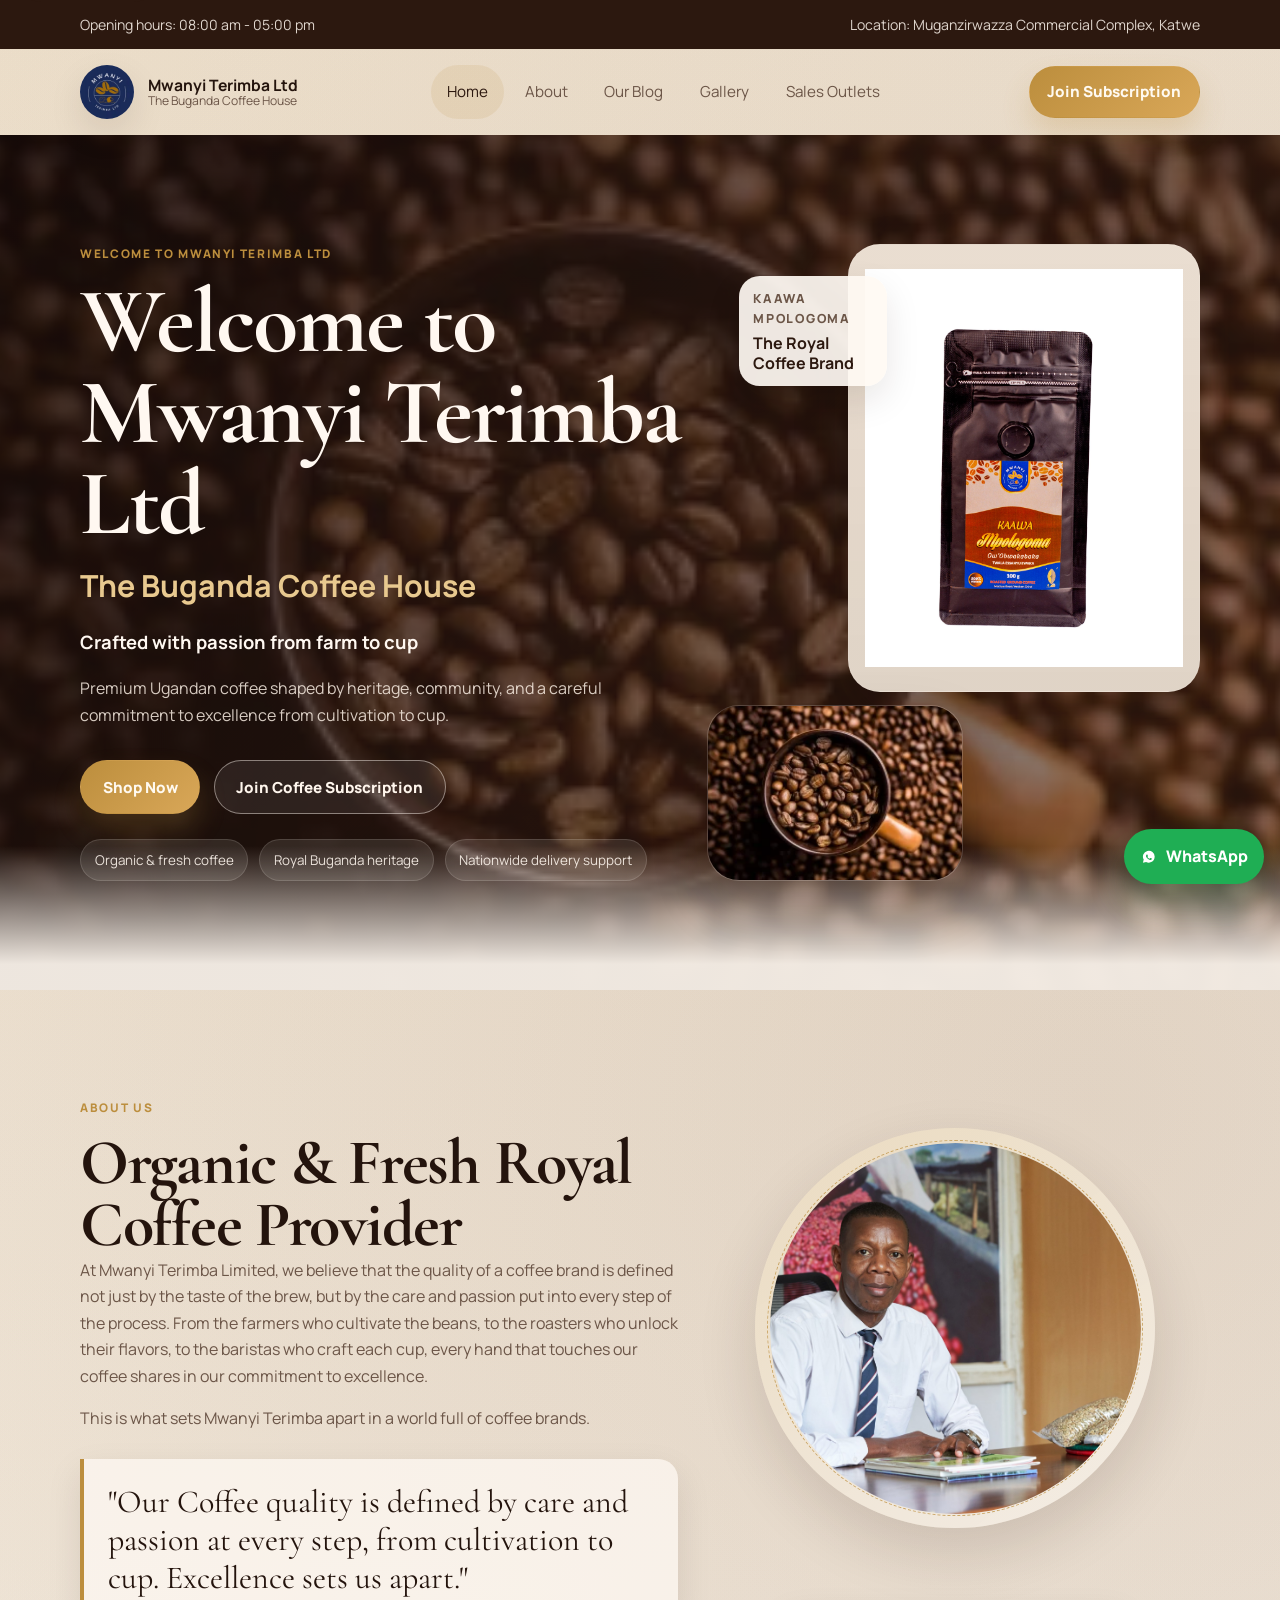
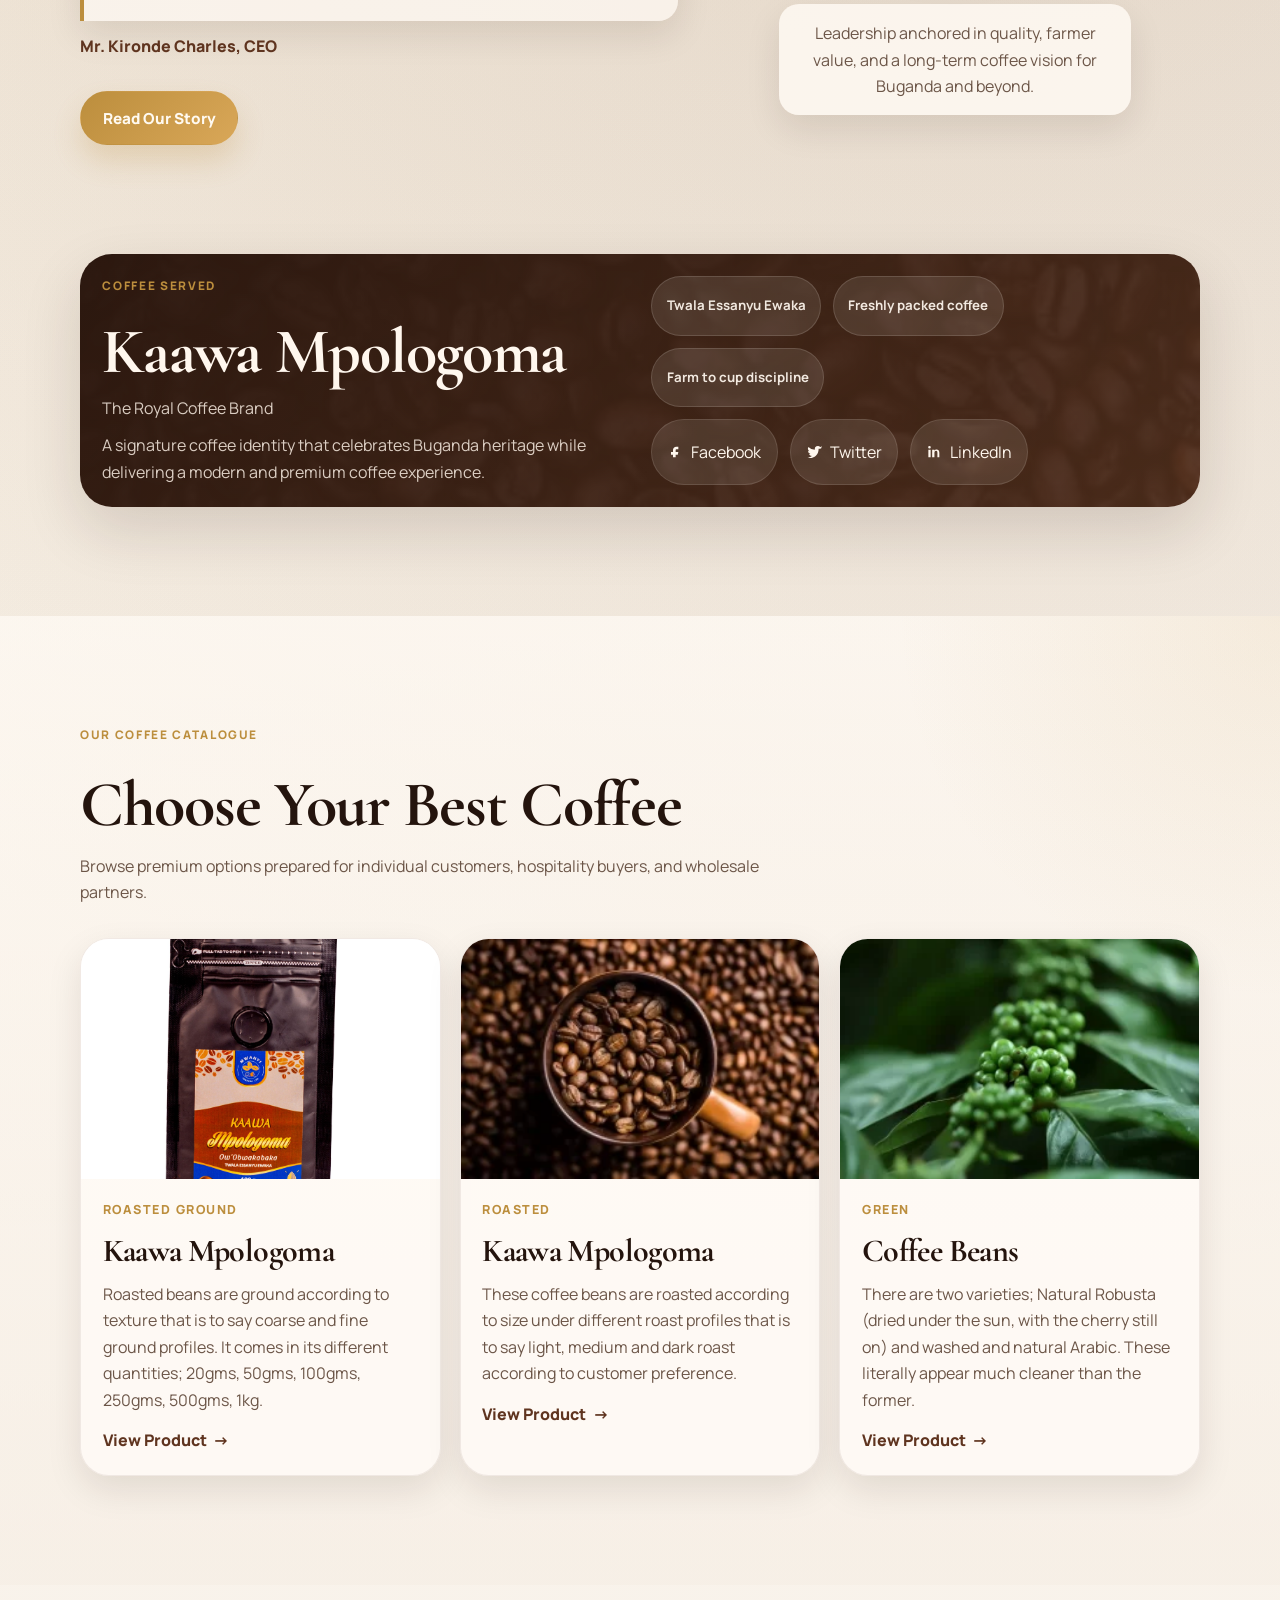
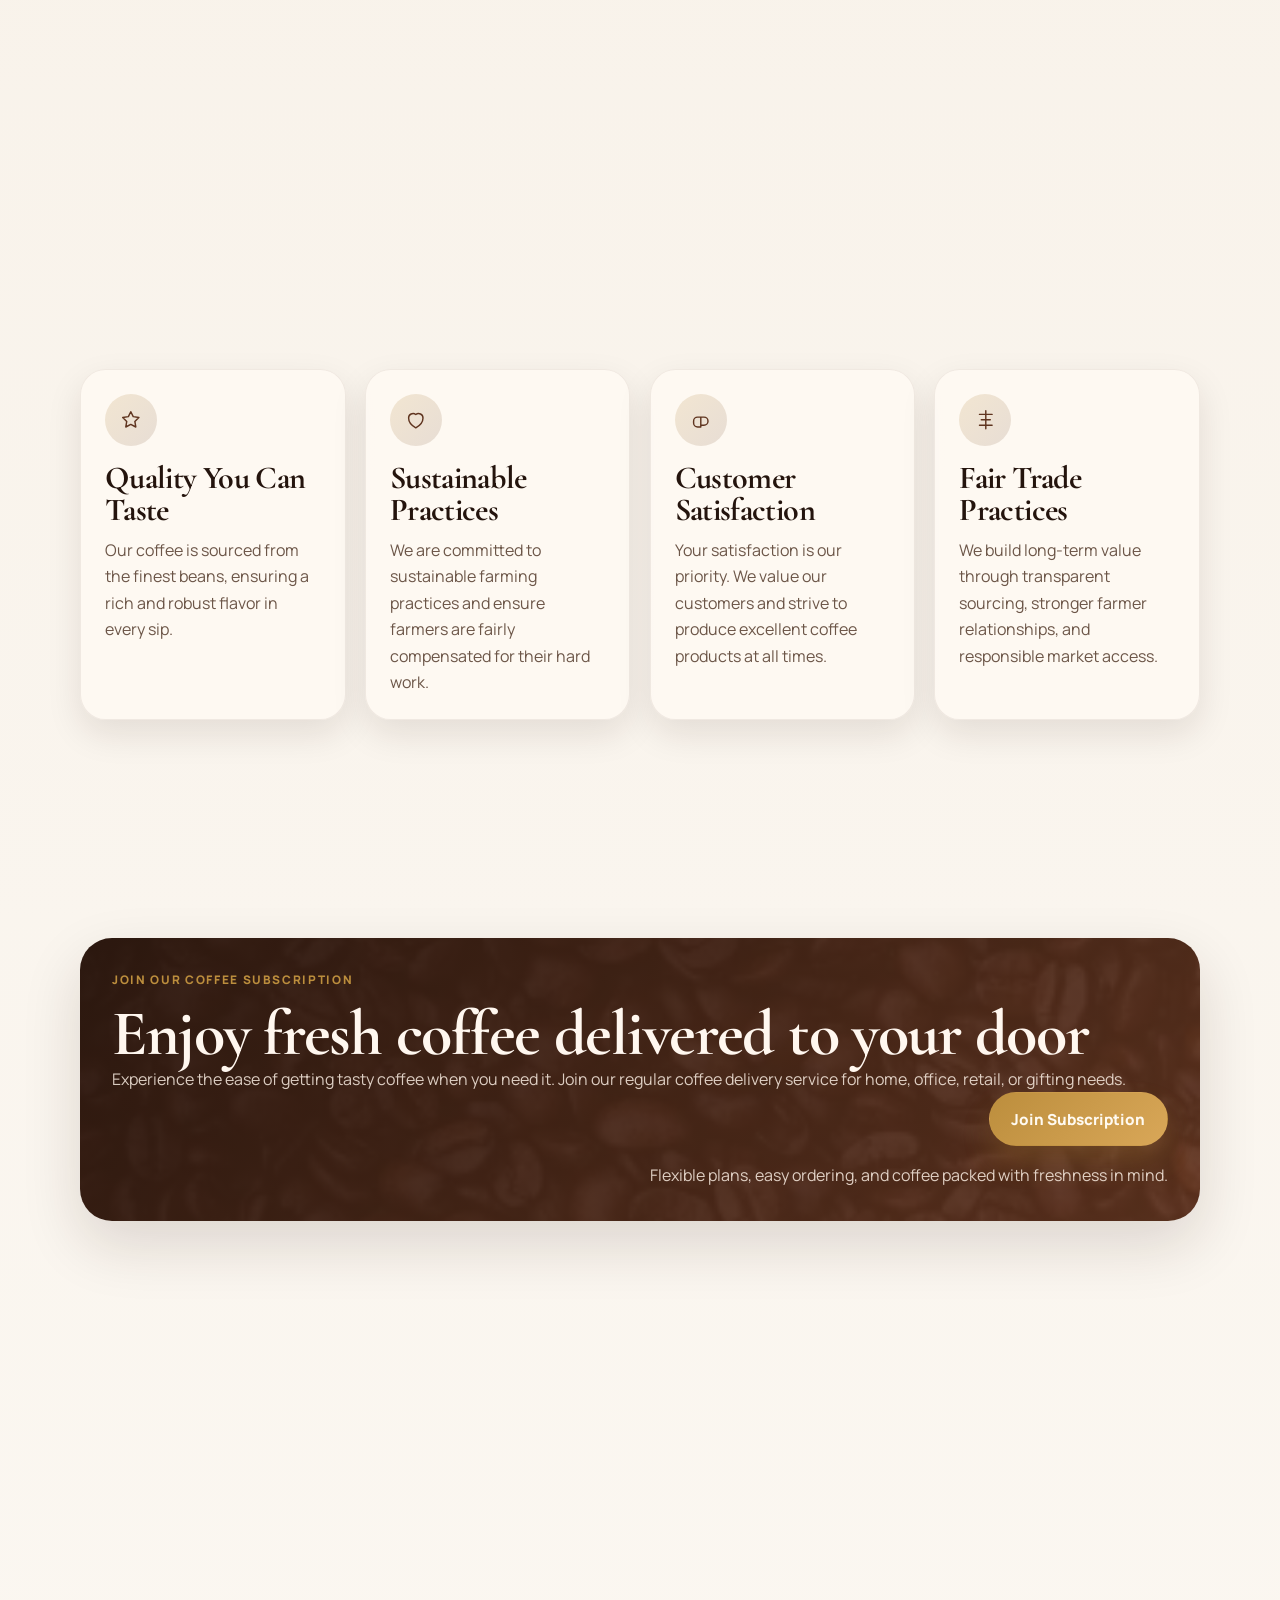
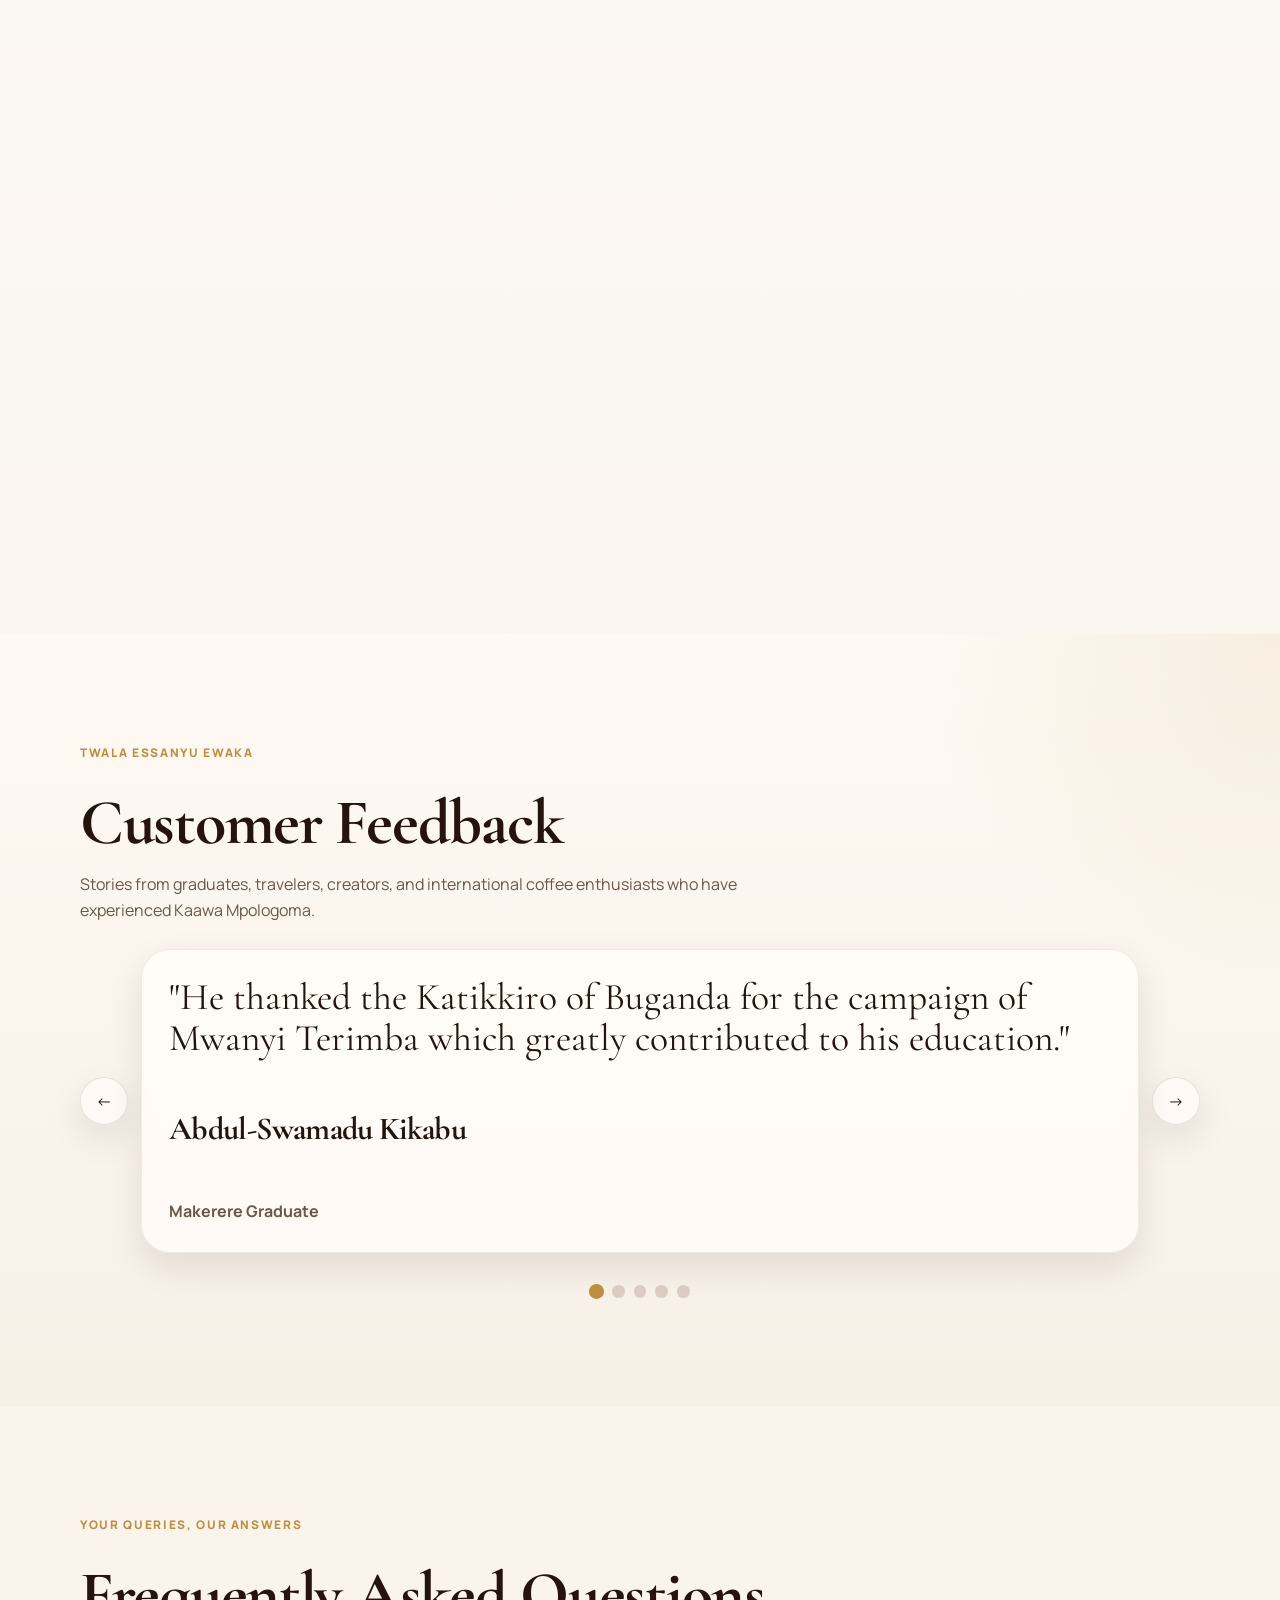
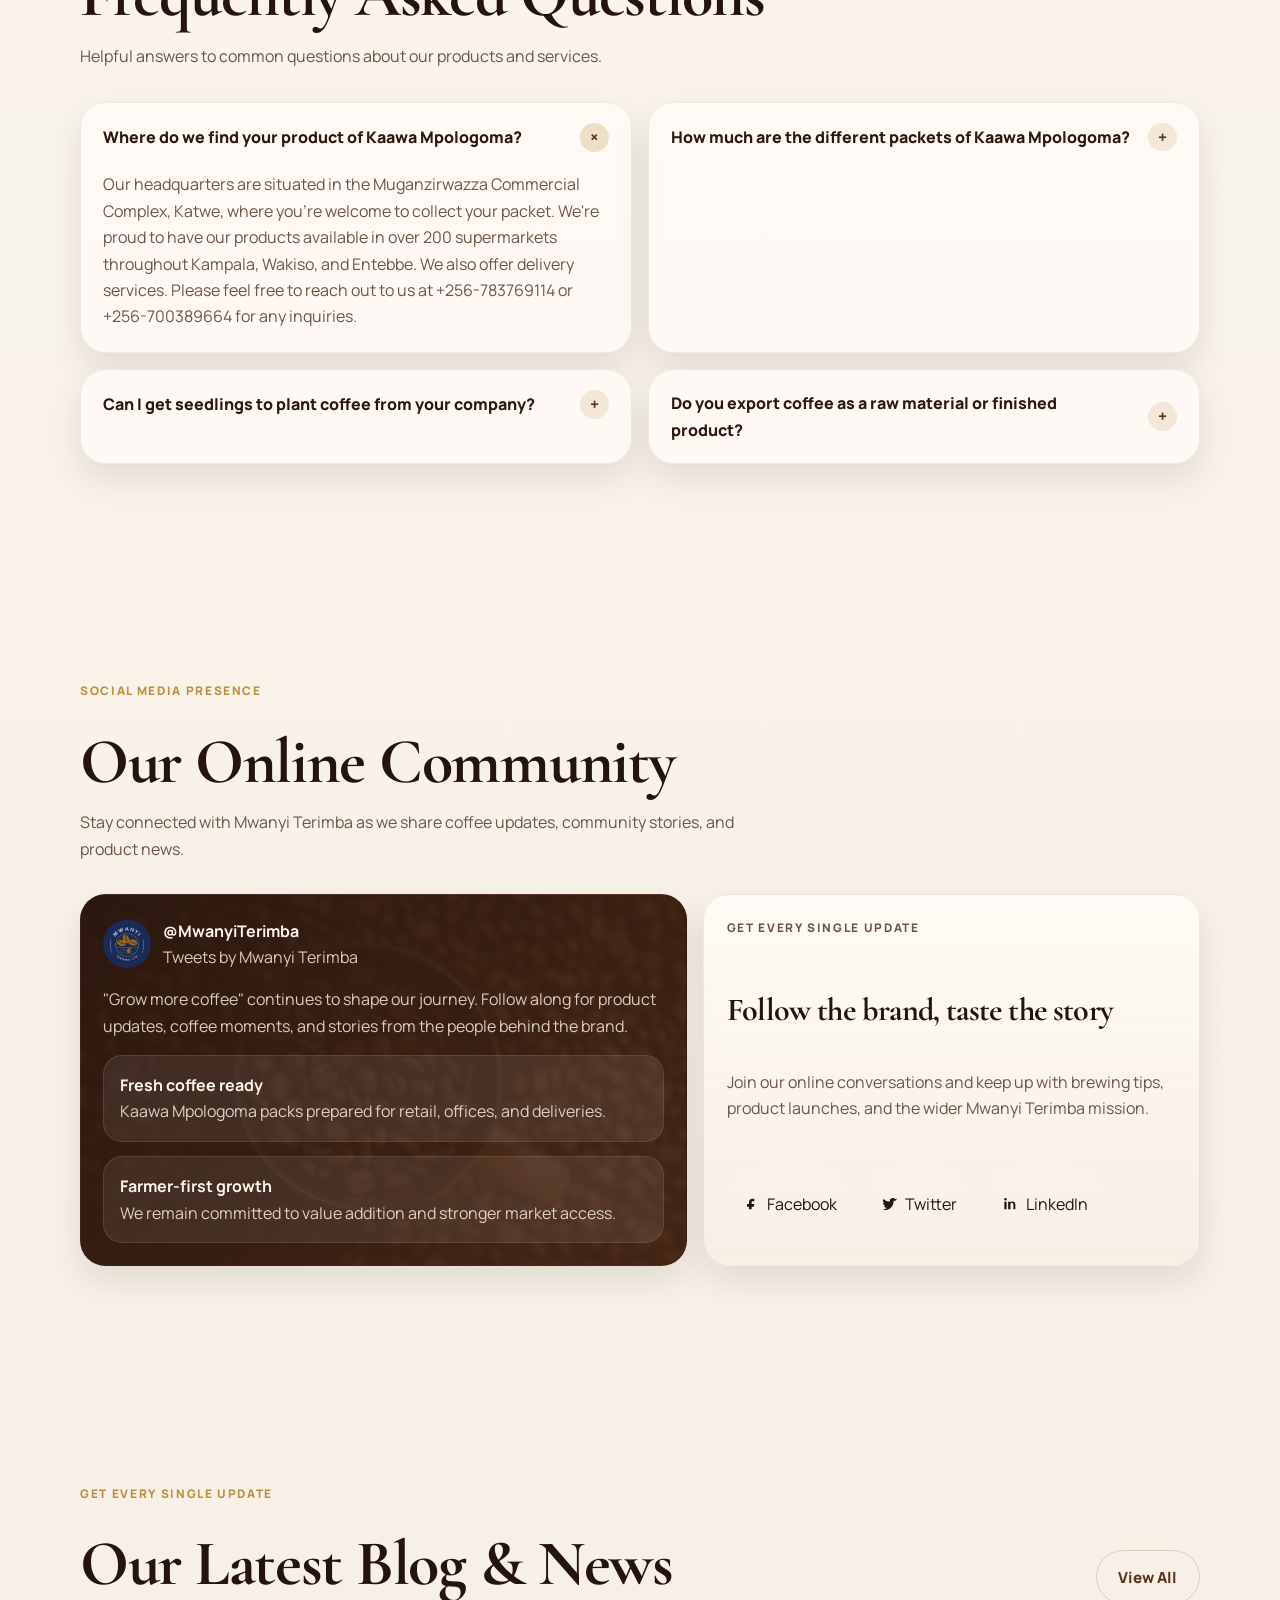
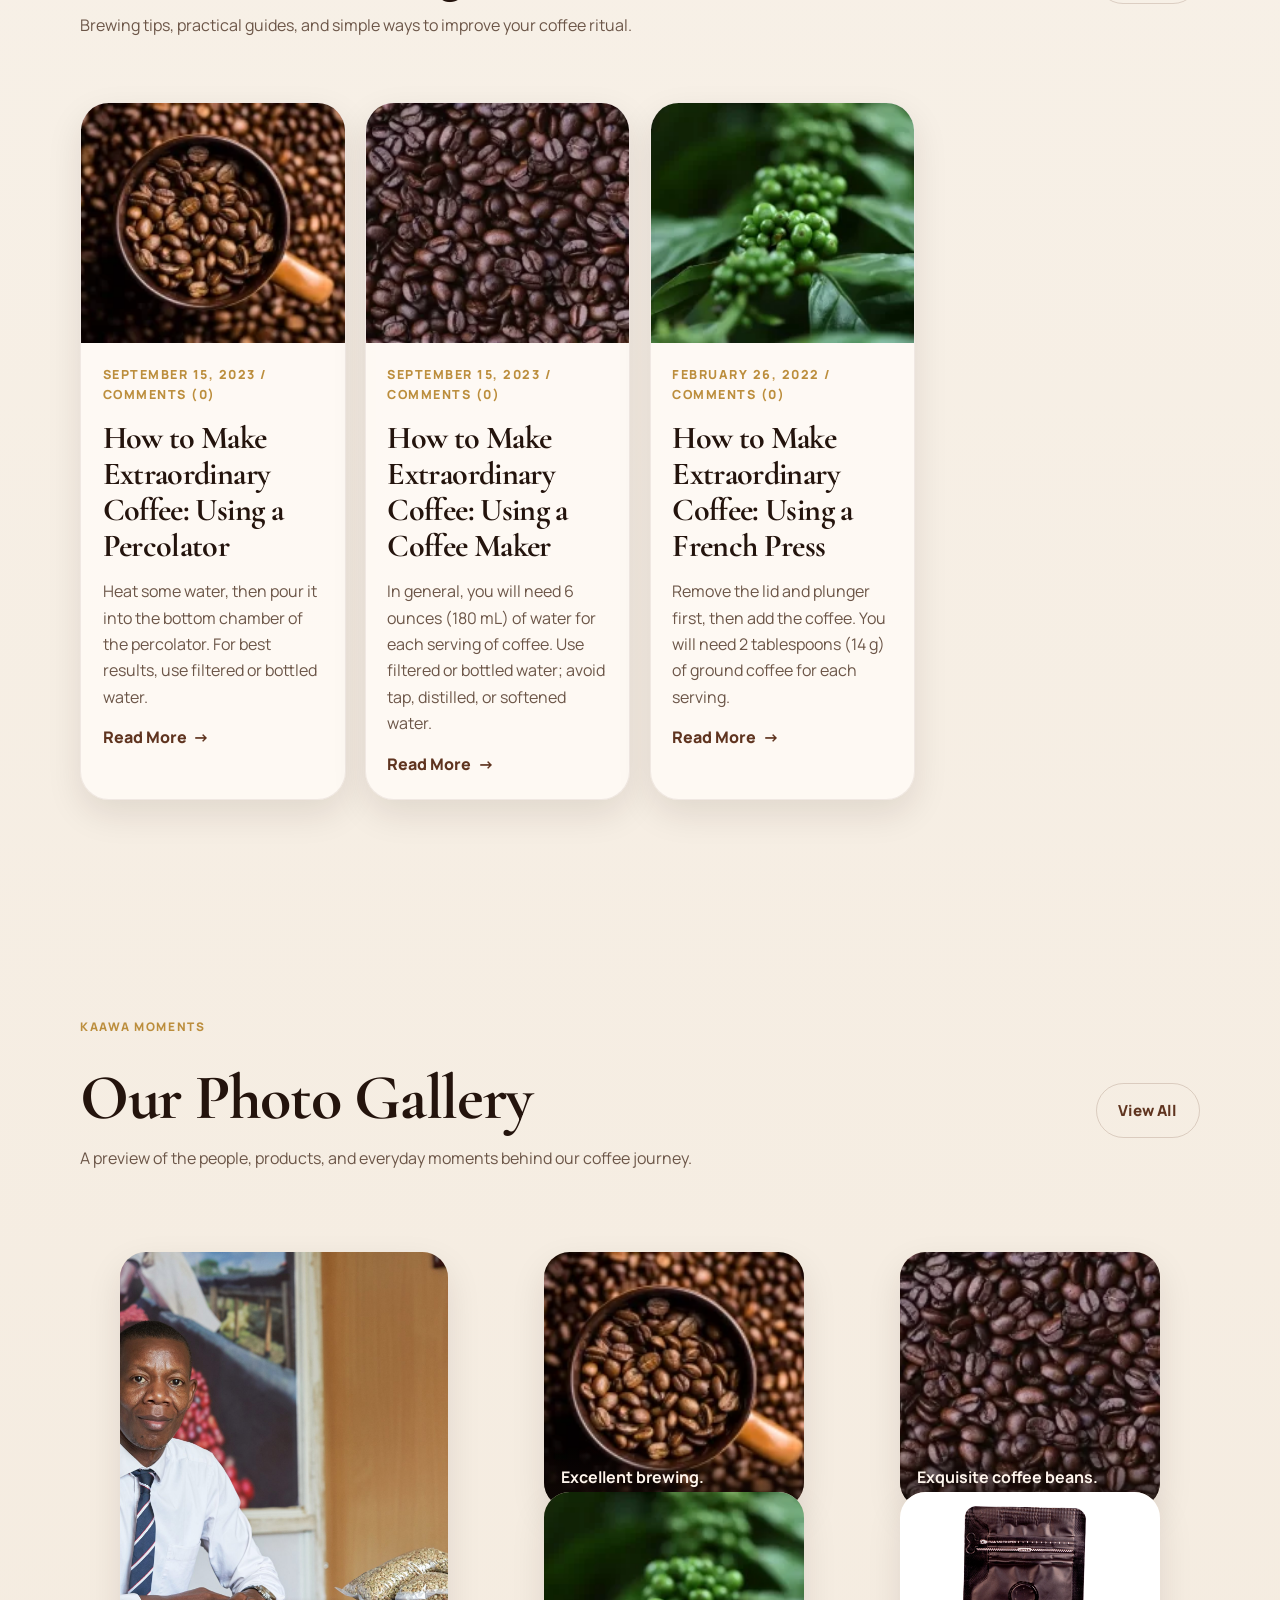
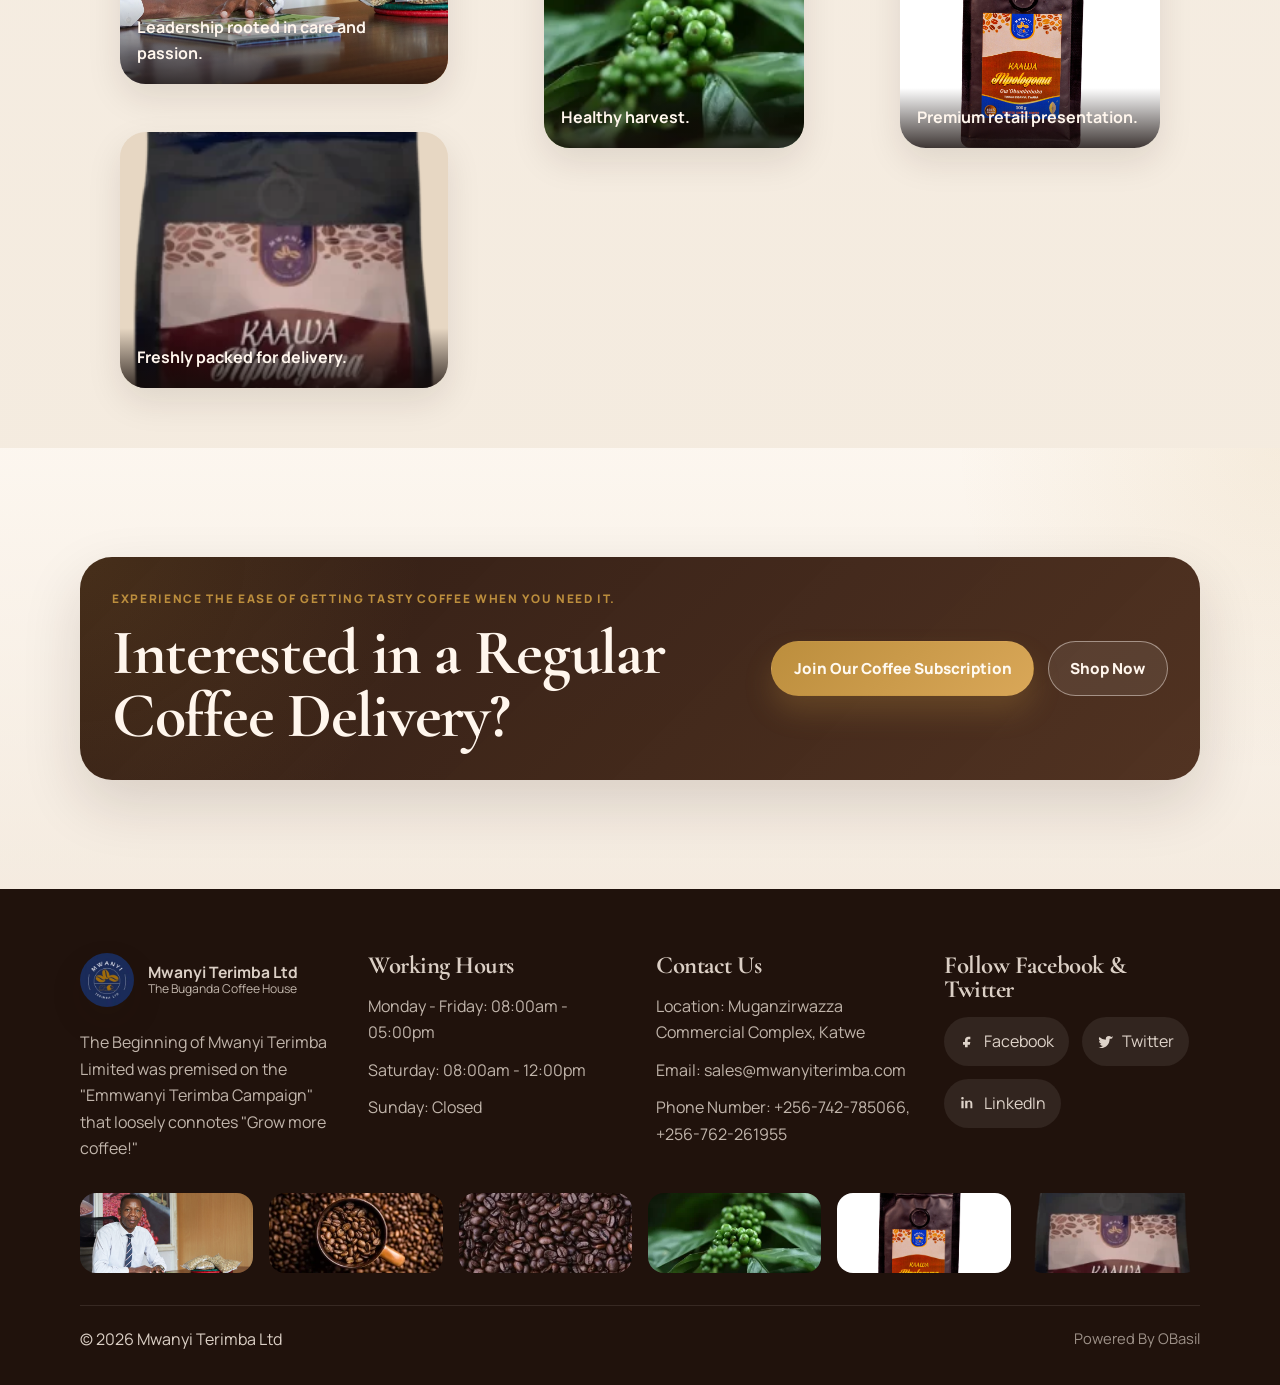
==== index.html @ d570b083 "Initial site" ====
<!DOCTYPE html>
<html lang="en">
  <head>
    <meta charset="UTF-8" />
    <meta name="viewport" content="width=device-width, initial-scale=1.0" />
    <title>Mwanyi Terimba Ltd | The Buganda Coffee House</title>
    <meta
      name="description"
      content="Welcome to Mwanyi Terimba Ltd, The Buganda Coffee House. Explore premium Ugandan coffee, subscription service, customer stories, and community impact."
    />
    <meta
      name="keywords"
      content="Mwanyi Terimba Ltd, Buganda Coffee House, Kaawa Mpologoma, Ugandan coffee, coffee subscription, coffee exporters, coffee outlets"
    />
    <meta name="theme-color" content="#2c180f" />
    <meta property="og:title" content="Mwanyi Terimba Ltd | The Buganda Coffee House" />
    <meta
      property="og:description"
      content="Crafted with passion from farm to cup. Discover Kaawa Mpologoma, our impact, subscription, and coffee story."
    />
    <meta property="og:type" content="website" />
    <meta property="og:image" content="images/logo/mwanyiterimbalogo.jpg" />
    <link rel="preconnect" href="https://fonts.googleapis.com" />
    <link rel="preconnect" href="https://fonts.gstatic.com" crossorigin />
    <link
      href="https://fonts.googleapis.com/css2?family=Cormorant+Garamond:wght@500;600;700&family=Manrope:wght@400;500;600;700;800&display=swap"
      rel="stylesheet"
    />
    <link rel="stylesheet" href="styles.css" />
    <script src="script.js" defer></script>
  </head>
  <body data-page="home">
    <a class="skip-link" href="#main-content">Skip to content</a>

    <div class="topbar">
      <div class="container topbar-inner">
        <p>Opening hours: 08:00 am - 05:00 pm</p>
        <p>Location: Muganzirwazza Commercial Complex, Katwe</p>
      </div>
    </div>

    <header class="site-header" id="site-header">
      <div class="container nav-shell">
        <a class="brand" href="index.html" aria-label="Mwanyi Terimba Ltd home">
          <img
            src="images/logo/mwanyiterimbalogo.jpg"
            alt="Mwanyi Terimba Ltd logo"
            width="56"
            height="56"
          />
          <span>
            <strong>Mwanyi Terimba Ltd</strong>
            <small>The Buganda Coffee House</small>
          </span>
        </a>

        <button
          class="nav-toggle"
          type="button"
          aria-expanded="false"
          aria-controls="site-nav"
          aria-label="Toggle navigation"
        >
          <span></span>
          <span></span>
          <span></span>
        </button>

        <nav class="site-nav" id="site-nav" aria-label="Primary navigation">
          <a href="index.html" data-nav="home">Home</a>
          <a href="about.html" data-nav="about">About</a>
          <a href="blog.html" data-nav="blog">Our Blog</a>
          <a href="gallery.html" data-nav="gallery">Gallery</a>
          <a href="outlets.html" data-nav="outlets">Sales Outlets</a>
        </nav>

        <a class="button button-small button-solid nav-cta" href="#subscription">
          Join Subscription
        </a>
      </div>
    </header>

    <main id="main-content">
      <section class="hero section" id="home">
        <div class="hero-backdrop" aria-hidden="true"></div>
        <div class="container hero-grid">
          <div class="hero-copy reveal">
            <p class="eyebrow">Welcome to Mwanyi Terimba Ltd</p>
            <h1>Welcome to Mwanyi Terimba Ltd</h1>
            <p class="hero-subheading">The Buganda Coffee House</p>
            <p class="hero-tagline">Crafted with passion from farm to cup</p>
            <p class="hero-body">
              Premium Ugandan coffee shaped by heritage, community, and a careful
              commitment to excellence from cultivation to cup.
            </p>
            <div class="hero-actions">
              <a class="button button-solid" href="#catalogue">Shop Now</a>
              <a class="button button-outline" href="#subscription">Join Coffee Subscription</a>
            </div>
            <div class="hero-notes" aria-label="Highlights">
              <span>Organic &amp; fresh coffee</span>
              <span>Royal Buganda heritage</span>
              <span>Nationwide delivery support</span>
            </div>
          </div>

          <div class="hero-visual reveal" aria-hidden="true">
            <div class="hero-card hero-card-main">
              <img
                src="images/gallery/kawampologoma.jpg"
                alt=""
                width="2050"
                height="2560"
                fetchpriority="high"
              />
            </div>
            <div class="hero-card hero-card-secondary">
              <img
                src="images/gallery/coffeebeans2.webp"
                alt=""
                width="300"
                height="168"
              />
            </div>
            <div class="hero-badge">
              <span>Kaawa Mpologoma</span>
              <strong>The Royal Coffee Brand</strong>
            </div>
          </div>
        </div>
      </section>

      <section class="section about" id="about">
        <div class="container about-grid">
          <div class="section-copy reveal">
            <p class="eyebrow">About us</p>
            <h2>Organic &amp; Fresh Royal Coffee Provider</h2>
            <div class="copy-stack">
              <p>
                At Mwanyi Terimba Limited, we believe that the quality of a coffee brand
                is defined not just by the taste of the brew, but by the care and passion
                put into every step of the process. From the farmers who cultivate the
                beans, to the roasters who unlock their flavors, to the baristas who craft
                each cup, every hand that touches our coffee shares in our commitment to
                excellence.
              </p>
              <p>
                This is what sets Mwanyi Terimba apart in a world full of coffee brands.
              </p>
            </div>

            <blockquote class="highlight-quote">
              "Our Coffee quality is defined by care and passion at every step, from
              cultivation to cup. Excellence sets us apart."
            </blockquote>
            <p class="quote-author">Mr. Kironde Charles, CEO</p>
            <div class="hero-actions">
              <a class="button button-solid" href="about.html">Read Our Story</a>
            </div>
          </div>

          <div class="about-visual reveal">
            <div class="ceo-frame">
              <img
                src="images/gallery/ceo.jpg"
                alt="Mr. Kironde Charles, CEO of Mwanyi Terimba Ltd"
                width="2560"
                height="1707"
                loading="lazy"
                decoding="async"
              />
            </div>
            <div class="ceo-note">
              <p>
                Leadership anchored in quality, farmer value, and a long-term coffee
                vision for Buganda and beyond.
              </p>
            </div>
          </div>
        </div>
      </section>

      <section class="section section-band">
        <div class="container">
          <div class="royal-band-shell reveal">
            <div class="royal-band-copy">
              <p class="eyebrow">Coffee served</p>
              <h2>Kaawa Mpologoma</h2>
              <p>The Royal Coffee Brand</p>
              <p>
                A signature coffee identity that celebrates Buganda heritage while
                delivering a modern and premium coffee experience.
              </p>
            </div>
            <div class="royal-band-meta">
              <span class="pill">Twala Essanyu Ewaka</span>
              <span class="pill">Freshly packed coffee</span>
              <span class="pill">Farm to cup discipline</span>
              <div class="brand-socials" aria-label="Social media quick links">
                <a href="https://facebook.com" target="_blank" rel="noreferrer">
                  <svg viewBox="0 0 24 24" aria-hidden="true">
                    <path d="M14 8h3V4h-3c-3 0-5 2-5 5v3H6v4h3v4h4v-4h3.2l.8-4H13V9c0-.6.4-1 1-1Z" />
                  </svg>
                  <span>Facebook</span>
                </a>
                <a href="https://twitter.com" target="_blank" rel="noreferrer">
                  <svg viewBox="0 0 24 24" aria-hidden="true">
                    <path d="M18.9 7.15c.01.2.01.4.01.61 0 6.2-4.72 13.35-13.35 13.35A13.3 13.3 0 0 1 2 20.06a9.45 9.45 0 0 0 6.92-1.94 4.69 4.69 0 0 1-4.38-3.25c.3.05.6.08.92.08.44 0 .87-.06 1.28-.17a4.68 4.68 0 0 1-3.75-4.59v-.06c.63.35 1.35.57 2.12.6a4.68 4.68 0 0 1-1.45-6.24A13.28 13.28 0 0 0 13.3 8.7a4.68 4.68 0 0 1 7.97-4.27 9.3 9.3 0 0 0 2.97-1.14 4.67 4.67 0 0 1-2.05 2.58A9.37 9.37 0 0 0 24 5.1a10.07 10.07 0 0 1-2.7 2.05 4.5 4.5 0 0 0-2.4 0Z" />
                  </svg>
                  <span>Twitter</span>
                </a>
                <a href="https://linkedin.com" target="_blank" rel="noreferrer">
                  <svg viewBox="0 0 24 24" aria-hidden="true">
                    <path d="M6.94 8.5H3.56V20h3.38V8.5Zm.22-3.55a1.95 1.95 0 1 0-3.9 0 1.95 1.95 0 0 0 3.9 0ZM20 13.1c0-3.32-1.77-4.86-4.14-4.86-1.9 0-2.75 1.04-3.22 1.77V8.5H9.26V20h3.38v-6.4c0-1.68.32-3.3 2.4-3.3 2.06 0 2.08 1.92 2.08 3.41V20H20v-6.9Z" />
                  </svg>
                  <span>LinkedIn</span>
                </a>
              </div>
            </div>
          </div>
        </div>
      </section>

      <section class="section catalogue" id="catalogue">
        <div class="container">
          <div class="section-heading reveal">
            <p class="eyebrow">Our Coffee Catalogue</p>
            <h2>Choose Your Best Coffee</h2>
            <p>
              Browse premium options prepared for individual customers, hospitality
              buyers, and wholesale partners.
            </p>
          </div>

          <div class="product-grid">
            <article class="product-card reveal">
              <img
                src="images/gallery/kawampologoma.jpg"
                alt="Roasted ground Kaawa Mpologoma coffee pack"
                width="2050"
                height="2560"
                loading="lazy"
                decoding="async"
              />
              <div class="product-content">
                <p class="product-kicker">Roasted Ground</p>
                <h3>Kaawa Mpologoma</h3>
                <p>
                  Roasted beans are ground according to texture that is to say coarse and
                  fine ground profiles. It comes in its different quantities; 20gms,
                  50gms, 100gms, 250gms, 500gms, 1kg.
                </p>
                <a class="text-link" href="outlets.html">View Product</a>
              </div>
            </article>

            <article class="product-card reveal">
              <img
                src="images/gallery/coffeebeans2.webp"
                alt="Roasted coffee beans in a cup"
                width="300"
                height="168"
                loading="lazy"
                decoding="async"
              />
              <div class="product-content">
                <p class="product-kicker">Roasted</p>
                <h3>Kaawa Mpologoma</h3>
                <p>
                  These coffee beans are roasted according to size under different roast
                  profiles that is to say light, medium and dark roast according to
                  customer preference.
                </p>
                <a class="text-link" href="outlets.html">View Product</a>
              </div>
            </article>

            <article class="product-card reveal">
              <img
                src="images/gallery/coffee-hero-02-300x200.webp"
                alt="Green coffee cherries on the branch"
                width="300"
                height="200"
                loading="lazy"
                decoding="async"
              />
              <div class="product-content">
                <p class="product-kicker">Green</p>
                <h3>Coffee Beans</h3>
                <p>
                  There are two varieties; Natural Robusta (dried under the sun, with the
                  cherry still on) and washed and natural Arabic. These literally appear
                  much cleaner than the former.
                </p>
                <a class="text-link" href="outlets.html">View Product</a>
              </div>
            </article>
          </div>
        </div>
      </section>

      <section class="section why-us">
        <div class="container">
          <div class="section-heading reveal">
            <p class="eyebrow">Why Choose Us</p>
            <h2>Exquisite &amp; Authentic Coffee Experiences</h2>
            <p>
              We're committed to providing you with the highest quality coffee, sourced
              sustainably and crafted with care.
            </p>
          </div>

          <div class="feature-grid">
            <article class="feature-card reveal">
              <div class="feature-icon">
                <svg viewBox="0 0 24 24" aria-hidden="true">
                  <path d="M12 3l2.7 5.47L21 9.4l-4.5 4.38 1.06 6.22L12 17.1 6.44 20l1.06-6.22L3 9.4l6.3-.93L12 3Z" />
                </svg>
              </div>
              <h3>Quality You Can Taste</h3>
              <p>
                Our coffee is sourced from the finest beans, ensuring a rich and robust
                flavor in every sip.
              </p>
            </article>

            <article class="feature-card reveal">
              <div class="feature-icon">
                <svg viewBox="0 0 24 24" aria-hidden="true">
                  <path d="M12 21c4.97-2.83 8-6.74 8-11a4.95 4.95 0 0 0-8-3.9A4.95 4.95 0 0 0 4 10c0 4.26 3.03 8.17 8 11Z" />
                </svg>
              </div>
              <h3>Sustainable Practices</h3>
              <p>
                We are committed to sustainable farming practices and ensure farmers are
                fairly compensated for their hard work.
              </p>
            </article>

            <article class="feature-card reveal">
              <div class="feature-icon">
                <svg viewBox="0 0 24 24" aria-hidden="true">
                  <path d="M4 13.5A4.5 4.5 0 0 1 8.5 9H12v11H8.5A4.5 4.5 0 0 1 4 15.5v-2Zm8-4.5h3.5a4.5 4.5 0 0 1 0 9H12V9Z" />
                </svg>
              </div>
              <h3>Customer Satisfaction</h3>
              <p>
                Your satisfaction is our priority. We value our customers and strive to
                produce excellent coffee products at all times.
              </p>
            </article>

            <article class="feature-card reveal">
              <div class="feature-icon">
                <svg viewBox="0 0 24 24" aria-hidden="true">
                  <path d="M12 2v20M5 6h14M7 12h10M5 18h14" />
                </svg>
              </div>
              <h3>Fair Trade Practices</h3>
              <p>
                We build long-term value through transparent sourcing, stronger farmer
                relationships, and responsible market access.
              </p>
            </article>
          </div>
        </div>
      </section>

      <section class="section subscription" id="subscription">
        <div class="container subscription-shell reveal">
          <div class="subscription-copy">
            <p class="eyebrow">Join Our Coffee Subscription</p>
            <h2>Enjoy fresh coffee delivered to your door</h2>
            <p>
              Experience the ease of getting tasty coffee when you need it. Join our
              regular coffee delivery service for home, office, retail, or gifting needs.
            </p>
          </div>
          <div class="subscription-actions">
            <a
              class="button button-solid"
              href="mailto:sales@mwanyiterimba.com?subject=Coffee%20Subscription%20Inquiry"
            >
              Join Subscription
            </a>
            <p>Flexible plans, easy ordering, and coffee packed with freshness in mind.</p>
          </div>
        </div>
      </section>

      <section class="section impact" id="impact">
        <div class="container impact-grid">
          <div class="impact-copy reveal">
            <p class="eyebrow">Data-Driven Influence</p>
            <h2>Statistics &amp; Impact</h2>
            <div class="impact-details">
              <article class="info-card">
                <h3>Employment Opportunities Created</h3>
                <ul class="check-list">
                  <li>Barista jobs</li>
                  <li>Technical jobs</li>
                  <li>Factory workers</li>
                  <li>Coffee extension jobs</li>
                  <li>Transport and logistics jobs</li>
                  <li>Sales &amp; distribution personnel</li>
                </ul>
              </article>

              <article class="info-card">
                <h3>Our Storage Locations</h3>
                <p>
                  We have a warehouse in Namanve Industrial Area, which houses a
                  substantial stockpile of coffee, reserved for future distribution or for
                  when market prices are more advantageous.
                </p>
                <p>
                  We're considering the establishment of coffee collection centers at the
                  county level to easily procure produce from smallholder farmers.
                </p>
              </article>
            </div>
          </div>

          <div class="impact-stats">
            <article class="stat-card reveal">
              <strong class="counter" data-target="400">0</strong>
              <span>Supermarkets</span>
              <p>Across Uganda</p>
            </article>

            <article class="stat-card reveal">
              <strong class="counter" data-target="300">0</strong>
              <span>Metric Tons Purchased</span>
              <p>Every coffee season</p>
            </article>

            <article class="stat-card reveal">
              <strong class="counter" data-target="600">0</strong>
              <span>Work Opportunities</span>
              <p>Across the coffee industry</p>
            </article>
          </div>
        </div>
      </section>

      <section class="section testimonials" id="stories">
        <div class="container">
          <div class="section-heading reveal">
            <p class="eyebrow">Twala Essanyu Ewaka</p>
            <h2>Customer Feedback</h2>
            <p>
              Stories from graduates, travelers, creators, and international coffee
              enthusiasts who have experienced Kaawa Mpologoma.
            </p>
          </div>

          <div class="testimonial-carousel reveal" data-carousel>
            <button class="carousel-button prev" type="button" aria-label="Previous testimonial">
              <span>&larr;</span>
            </button>

            <div class="carousel-viewport">
              <article class="testimonial-card is-active">
                <p class="testimonial-text">
                  "He thanked the Katikkiro of Buganda for the campaign of Mwanyi Terimba
                  which greatly contributed to his education."
                </p>
                <h3>Abdul-Swamadu Kikabu</h3>
                <span>Makerere Graduate</span>
              </article>

              <article class="testimonial-card">
                <p class="testimonial-text">
                  "I was here in Uganda for holiday, and I decided to try this coffee;
                  Kaawa Mpologoma and it was excellent."
                </p>
                <h3>Kiggundu Mukasa</h3>
                <span>Unix Administrator, USA</span>
              </article>

              <article class="testimonial-card">
                <p class="testimonial-text">
                  "The Kingdom of Buganda has commissioned its brand coffee 'Kaawa
                  Mpologoma'. Taste it, you will never get disappointed."
                </p>
                <h3>Samuel Stuart Jjingo</h3>
                <span>Digital Creator</span>
              </article>

              <article class="testimonial-card">
                <p class="testimonial-text">
                  "The aroma was captivating, and she expressed a desire to continue
                  indulging in this particular coffee; Kaawa Mpologoma."
                </p>
                <h3>Martha Hoy</h3>
                <span>Mother Martha Foundation</span>
              </article>

              <article class="testimonial-card">
                <p class="testimonial-text">
                  "Hon Ficarra's journey with coffee began at 2 years old, and Kaawa
                  Mpologoma is one of the best coffees she has tested across the globe."
                </p>
                <h3>Hon. Marie Ann Ficarra</h3>
                <span>Former Australian MP</span>
              </article>
            </div>

            <button class="carousel-button next" type="button" aria-label="Next testimonial">
              <span>&rarr;</span>
            </button>

            <div class="carousel-dots" aria-label="Testimonial navigation"></div>
          </div>
        </div>
      </section>

      <section class="section">
        <div class="container">
          <div class="section-heading reveal">
            <p class="eyebrow">Your Queries, Our Answers</p>
            <h2>Frequently Asked Questions</h2>
            <p>Helpful answers to common questions about our products and services.</p>
          </div>

          <div class="faq-grid">
            <article class="faq-item reveal is-open" data-faq-item>
              <button class="faq-question" type="button" data-faq-question aria-expanded="true">
                <span>Where do we find your product of Kaawa Mpologoma?</span>
                <span>+</span>
              </button>
              <div class="faq-answer">
                <p>
                  Our headquarters are situated in the Muganzirwazza Commercial Complex,
                  Katwe, where you're welcome to collect your packet. We're proud to have
                  our products available in over 200 supermarkets throughout Kampala,
                  Wakiso, and Entebbe. We also offer delivery services. Please feel free
                  to reach out to us at +256-783769114 or +256-700389664 for any
                  inquiries.
                </p>
              </div>
            </article>

            <article class="faq-item reveal" data-faq-item>
              <button class="faq-question" type="button" data-faq-question aria-expanded="false">
                <span>How much are the different packets of Kaawa Mpologoma?</span>
                <span>+</span>
              </button>
              <div class="faq-answer">
                <p>
                  Pricing depends on pack size and product type. We offer 20g, 50g, 100g,
                  250g, 500g, and 1kg packs. Contact our sales team for current retail,
                  wholesale, and subscription prices.
                </p>
              </div>
            </article>

            <article class="faq-item reveal" data-faq-item>
              <button class="faq-question" type="button" data-faq-question aria-expanded="false">
                <span>Can I get seedlings to plant coffee from your company?</span>
                <span>+</span>
              </button>
              <div class="faq-answer">
                <p>
                  Mwanyi Terimba was born from a campaign focused on coffee farmer
                  education and seedling distribution. For current availability and
                  guidance, please contact our office so we can direct you appropriately.
                </p>
              </div>
            </article>

            <article class="faq-item reveal" data-faq-item>
              <button class="faq-question" type="button" data-faq-question aria-expanded="false">
                <span>Do you export coffee as a raw material or finished product?</span>
                <span>+</span>
              </button>
              <div class="faq-answer">
                <p>
                  Yes. We support buyers interested in green coffee beans as well as
                  roasted and finished coffee products, depending on customer preference
                  and supply arrangements.
                </p>
              </div>
            </article>
          </div>
        </div>
      </section>

      <section class="section">
        <div class="container">
          <div class="section-heading reveal">
            <p class="eyebrow">Social Media Presence</p>
            <h2>Our Online Community</h2>
            <p>
              Stay connected with Mwanyi Terimba as we share coffee updates, community
              stories, and product news.
            </p>
          </div>

          <div class="community-grid">
            <article class="tweet-card reveal">
              <div class="tweet-header">
                <img
                  src="images/logo/mwanyiterimbalogo.jpg"
                  alt="Mwanyi Terimba Ltd logo"
                  width="300"
                  height="300"
                  loading="lazy"
                  decoding="async"
                />
                <div>
                  <strong>@MwanyiTerimba</strong>
                  <p>Tweets by Mwanyi Terimba</p>
                </div>
              </div>
              <p>
                "Grow more coffee" continues to shape our journey. Follow along for
                product updates, coffee moments, and stories from the people behind the
                brand.
              </p>
              <div class="tweet-stream">
                <article>
                  <strong>Fresh coffee ready</strong>
                  <p>Kaawa Mpologoma packs prepared for retail, offices, and deliveries.</p>
                </article>
                <article>
                  <strong>Farmer-first growth</strong>
                  <p>We remain committed to value addition and stronger market access.</p>
                </article>
              </div>
            </article>

            <article class="community-card reveal">
              <p class="eyebrow">Get Every Single Update</p>
              <h3>Follow the brand, taste the story</h3>
              <p>
                Join our online conversations and keep up with brewing tips, product
                launches, and the wider Mwanyi Terimba mission.
              </p>
              <div class="brand-socials">
                <a href="https://facebook.com" target="_blank" rel="noreferrer">
                  <svg viewBox="0 0 24 24" aria-hidden="true">
                    <path d="M14 8h3V4h-3c-3 0-5 2-5 5v3H6v4h3v4h4v-4h3.2l.8-4H13V9c0-.6.4-1 1-1Z" />
                  </svg>
                  <span>Facebook</span>
                </a>
                <a href="https://twitter.com" target="_blank" rel="noreferrer">
                  <svg viewBox="0 0 24 24" aria-hidden="true">
                    <path d="M18.9 7.15c.01.2.01.4.01.61 0 6.2-4.72 13.35-13.35 13.35A13.3 13.3 0 0 1 2 20.06a9.45 9.45 0 0 0 6.92-1.94 4.69 4.69 0 0 1-4.38-3.25c.3.05.6.08.92.08.44 0 .87-.06 1.28-.17a4.68 4.68 0 0 1-3.75-4.59v-.06c.63.35 1.35.57 2.12.6a4.68 4.68 0 0 1-1.45-6.24A13.28 13.28 0 0 0 13.3 8.7a4.68 4.68 0 0 1 7.97-4.27 9.3 9.3 0 0 0 2.97-1.14 4.67 4.67 0 0 1-2.05 2.58A9.37 9.37 0 0 0 24 5.1a10.07 10.07 0 0 1-2.7 2.05 4.5 4.5 0 0 0-2.4 0Z" />
                  </svg>
                  <span>Twitter</span>
                </a>
                <a href="https://linkedin.com" target="_blank" rel="noreferrer">
                  <svg viewBox="0 0 24 24" aria-hidden="true">
                    <path d="M6.94 8.5H3.56V20h3.38V8.5Zm.22-3.55a1.95 1.95 0 1 0-3.9 0 1.95 1.95 0 0 0 3.9 0ZM20 13.1c0-3.32-1.77-4.86-4.14-4.86-1.9 0-2.75 1.04-3.22 1.77V8.5H9.26V20h3.38v-6.4c0-1.68.32-3.3 2.4-3.3 2.06 0 2.08 1.92 2.08 3.41V20H20v-6.9Z" />
                  </svg>
                  <span>LinkedIn</span>
                </a>
              </div>
            </article>
          </div>
        </div>
      </section>

      <section class="section blog" id="blog">
        <div class="container">
          <div class="section-actions reveal">
            <div class="section-heading">
              <p class="eyebrow">Get Every Single Update</p>
              <h2>Our Latest Blog &amp; News</h2>
              <p>
                Brewing tips, practical guides, and simple ways to improve your coffee
                ritual.
              </p>
            </div>
            <a class="button button-outline-dark" href="blog.html">View All</a>
          </div>

          <div class="blog-grid">
            <article class="blog-card reveal">
              <img
                src="images/gallery/coffeebeans2.webp"
                alt="Coffee beans and brewing cup"
                width="300"
                height="168"
                loading="lazy"
                decoding="async"
              />
              <div class="blog-content">
                <p class="blog-meta">September 15, 2023 / Comments (0)</p>
                <h3>How to Make Extraordinary Coffee: Using a Percolator</h3>
                <p>
                  Heat some water, then pour it into the bottom chamber of the percolator.
                  For best results, use filtered or bottled water.
                </p>
                <a class="text-link" href="blog.html">Read More</a>
              </div>
            </article>

            <article class="blog-card reveal">
              <img
                src="images/gallery/coffeebeans.webp"
                alt="Roasted beans close-up"
                width="300"
                height="200"
                loading="lazy"
                decoding="async"
              />
              <div class="blog-content">
                <p class="blog-meta">September 15, 2023 / Comments (0)</p>
                <h3>How to Make Extraordinary Coffee: Using a Coffee Maker</h3>
                <p>
                  In general, you will need 6 ounces (180 mL) of water for each serving of
                  coffee. Use filtered or bottled water; avoid tap, distilled, or softened
                  water.
                </p>
                <a class="text-link" href="blog.html">Read More</a>
              </div>
            </article>

            <article class="blog-card reveal">
              <img
                src="images/gallery/coffee-hero-02-300x200.webp"
                alt="Fresh coffee cherries"
                width="300"
                height="200"
                loading="lazy"
                decoding="async"
              />
              <div class="blog-content">
                <p class="blog-meta">February 26, 2022 / Comments (0)</p>
                <h3>How to Make Extraordinary Coffee: Using a French Press</h3>
                <p>
                  Remove the lid and plunger first, then add the coffee. You will need 2
                  tablespoons (14 g) of ground coffee for each serving.
                </p>
                <a class="text-link" href="blog.html">Read More</a>
              </div>
            </article>
          </div>
        </div>
      </section>

      <section class="section gallery">
        <div class="container">
          <div class="section-actions reveal">
            <div class="section-heading">
              <p class="eyebrow">Kaawa Moments</p>
              <h2>Our Photo Gallery</h2>
              <p>
                A preview of the people, products, and everyday moments behind our coffee
                journey.
              </p>
            </div>
            <a class="button button-outline-dark" href="gallery.html">View All</a>
          </div>

          <div class="gallery-grid">
            <figure class="gallery-card gallery-card-tall reveal">
              <img
                src="images/gallery/ceo.jpg"
                alt="CEO portrait"
                width="2560"
                height="1707"
                loading="lazy"
                decoding="async"
              />
              <figcaption>Leadership rooted in care and passion.</figcaption>
            </figure>

            <figure class="gallery-card reveal">
              <img
                src="images/gallery/coffeebeans2.webp"
                alt="Coffee brewing moment"
                width="300"
                height="168"
                loading="lazy"
                decoding="async"
              />
              <figcaption>Excellent brewing.</figcaption>
            </figure>

            <figure class="gallery-card reveal">
              <img
                src="images/gallery/coffeebeans.webp"
                alt="Coffee beans"
                width="300"
                height="200"
                loading="lazy"
                decoding="async"
              />
              <figcaption>Exquisite coffee beans.</figcaption>
            </figure>

            <figure class="gallery-card reveal">
              <img
                src="images/gallery/coffee-hero-02-300x200.webp"
                alt="Coffee garden and ripe fruit"
                width="300"
                height="200"
                loading="lazy"
                decoding="async"
              />
              <figcaption>Healthy harvest.</figcaption>
            </figure>

            <figure class="gallery-card reveal">
              <img
                src="images/gallery/kawampologoma.jpg"
                alt="Kaawa Mpologoma package"
                width="2050"
                height="2560"
                loading="lazy"
                decoding="async"
              />
              <figcaption>Premium retail presentation.</figcaption>
            </figure>

            <figure class="gallery-card reveal">
              <img
                src="images/gallery/kawampologomasacket.webp"
                alt="Kaawa Mpologoma coffee pack"
                width="224"
                height="320"
                loading="lazy"
                decoding="async"
              />
              <figcaption>Freshly packed for delivery.</figcaption>
            </figure>
          </div>
        </div>
      </section>

      <section class="section cta-banner">
        <div class="container cta-shell reveal">
          <div>
            <p class="eyebrow">Experience the ease of getting tasty coffee when you need it.</p>
            <h2>Interested in a Regular Coffee Delivery?</h2>
          </div>
          <div class="cta-actions">
            <a class="button button-solid" href="#subscription">Join Our Coffee Subscription</a>
            <a class="button button-outline" href="outlets.html">Shop Now</a>
          </div>
        </div>
      </section>
    </main>

    <footer class="site-footer" id="contact">
      <div class="container footer-grid">
        <div class="footer-meta">
          <a class="brand footer-brand" href="index.html">
            <img
              src="images/logo/mwanyiterimbalogo.jpg"
              alt="Mwanyi Terimba Ltd logo"
              width="56"
              height="56"
              loading="lazy"
              decoding="async"
            />
            <span>
              <strong>Mwanyi Terimba Ltd</strong>
              <small>The Buganda Coffee House</small>
            </span>
          </a>
          <p class="footer-copy">
            The Beginning of Mwanyi Terimba Limited was premised on the "Emmwanyi Terimba
            Campaign" that loosely connotes "Grow more coffee!"
          </p>
        </div>

        <div>
          <h3>Working Hours</h3>
          <ul class="footer-list">
            <li>Monday - Friday: 08:00am - 05:00pm</li>
            <li>Saturday: 08:00am - 12:00pm</li>
            <li>Sunday: Closed</li>
          </ul>
        </div>

        <div>
          <h3>Contact Us</h3>
          <ul class="footer-list">
            <li>Location: Muganzirwazza Commercial Complex, Katwe</li>
            <li>Email: <a href="mailto:sales@mwanyiterimba.com">sales@mwanyiterimba.com</a></li>
            <li>
              Phone Number:
              <a href="tel:+256742785066">+256-742-785066</a>,
              <a href="tel:+256762261955">+256-762-261955</a>
            </li>
          </ul>
        </div>

        <div>
          <h3>Follow Facebook &amp; Twitter</h3>
          <div class="social-links" aria-label="Social media links">
            <a href="https://facebook.com" target="_blank" rel="noreferrer">
              <svg viewBox="0 0 24 24" aria-hidden="true">
                <path d="M14 8h3V4h-3c-3 0-5 2-5 5v3H6v4h3v4h4v-4h3.2l.8-4H13V9c0-.6.4-1 1-1Z" />
              </svg>
              <span>Facebook</span>
            </a>
            <a href="https://twitter.com" target="_blank" rel="noreferrer">
              <svg viewBox="0 0 24 24" aria-hidden="true">
                <path d="M18.9 7.15c.01.2.01.4.01.61 0 6.2-4.72 13.35-13.35 13.35A13.3 13.3 0 0 1 2 20.06a9.45 9.45 0 0 0 6.92-1.94 4.69 4.69 0 0 1-4.38-3.25c.3.05.6.08.92.08.44 0 .87-.06 1.28-.17a4.68 4.68 0 0 1-3.75-4.59v-.06c.63.35 1.35.57 2.12.6a4.68 4.68 0 0 1-1.45-6.24A13.28 13.28 0 0 0 13.3 8.7a4.68 4.68 0 0 1 7.97-4.27 9.3 9.3 0 0 0 2.97-1.14 4.67 4.67 0 0 1-2.05 2.58A9.37 9.37 0 0 0 24 5.1a10.07 10.07 0 0 1-2.7 2.05 4.5 4.5 0 0 0-2.4 0Z" />
              </svg>
              <span>Twitter</span>
            </a>
            <a href="https://linkedin.com" target="_blank" rel="noreferrer">
              <svg viewBox="0 0 24 24" aria-hidden="true">
                <path d="M6.94 8.5H3.56V20h3.38V8.5Zm.22-3.55a1.95 1.95 0 1 0-3.9 0 1.95 1.95 0 0 0 3.9 0ZM20 13.1c0-3.32-1.77-4.86-4.14-4.86-1.9 0-2.75 1.04-3.22 1.77V8.5H9.26V20h3.38v-6.4c0-1.68.32-3.3 2.4-3.3 2.06 0 2.08 1.92 2.08 3.41V20H20v-6.9Z" />
              </svg>
              <span>LinkedIn</span>
            </a>
          </div>
        </div>
      </div>

      <div class="container footer-gallery" aria-label="Footer gallery">
        <img src="images/gallery/ceo.jpg" alt="Mwanyi Terimba CEO portrait" loading="lazy" decoding="async" />
        <img src="images/gallery/coffeebeans2.webp" alt="Coffee served" loading="lazy" decoding="async" />
        <img src="images/gallery/coffeebeans.webp" alt="Coffee beans" loading="lazy" decoding="async" />
        <img src="images/gallery/coffee-hero-02-300x200.webp" alt="Coffee garden" loading="lazy" decoding="async" />
        <img src="images/gallery/kawampologoma.jpg" alt="Kaawa Mpologoma packet" loading="lazy" decoding="async" />
        <img src="images/gallery/kawampologomasacket.webp" alt="Coffee pack" loading="lazy" decoding="async" />
      </div>

      <div class="container footer-bottom">
        <p>&copy; <span id="current-year">2026</span> Mwanyi Terimba Ltd</p>
        <p class="footer-powered">Powered By OBasil</p>
      </div>
    </footer>

    <a
      class="whatsapp-button"
      href="https://wa.me/256742785066"
      target="_blank"
      rel="noreferrer"
      aria-label="Chat with Mwanyi Terimba Ltd on WhatsApp"
    >
      <svg viewBox="0 0 24 24" aria-hidden="true">
        <path
          d="M20 12a8 8 0 0 1-11.76 7.05L4 20l1.05-4.24A8 8 0 1 1 20 12Zm-4.23 2.23c-.2-.1-1.16-.57-1.34-.63-.18-.07-.31-.1-.44.1-.13.19-.51.63-.62.76-.11.13-.23.15-.43.05-.2-.1-.84-.31-1.6-.99-.59-.52-.99-1.16-1.11-1.35-.11-.2-.01-.3.08-.4.09-.09.2-.23.29-.34.1-.11.13-.19.2-.32.07-.13.03-.24-.02-.34-.05-.1-.44-1.06-.6-1.46-.16-.37-.32-.32-.44-.33h-.38c-.13 0-.34.05-.52.24-.18.2-.68.67-.68 1.63s.7 1.89.8 2.02c.1.13 1.37 2.08 3.32 2.92.47.2.84.32 1.13.42.47.15.89.13 1.22.08.37-.06 1.16-.47 1.33-.92.16-.46.16-.84.11-.92-.04-.08-.18-.13-.37-.23Z"
        />
      </svg>
      <span>WhatsApp</span>
    </a>
  </body>
</html>
---- styles.css ----
:root {
  --bg: #f6efe7;
  --bg-soft: #fbf7f2;
  --surface: rgba(255, 249, 241, 0.78);
  --surface-strong: #fffaf4;
  --surface-deep: #402418;
  --text: #24140d;
  --text-soft: #6c5648;
  --primary: #5f341f;
  --primary-deep: #2c180f;
  --gold: #bc8e3d;
  --gold-soft: #e8c98f;
  --line: rgba(77, 45, 28, 0.14);
  --shadow: 0 24px 60px rgba(39, 22, 14, 0.14);
  --shadow-soft: 0 14px 35px rgba(39, 22, 14, 0.1);
  --radius-sm: 18px;
  --radius-md: 28px;
  --radius-lg: 40px;
  --container: min(1120px, calc(100% - 2rem));
  --transition: 220ms ease;
}

*,
*::before,
*::after {
  box-sizing: border-box;
}

html {
  scroll-behavior: smooth;
  scroll-padding-top: 6rem;
}

body {
  margin: 0;
  font-family: "Manrope", "Segoe UI", sans-serif;
  color: var(--text);
  overflow-x: hidden;
  background:
    radial-gradient(circle at top left, rgba(188, 142, 61, 0.12), transparent 26%),
    radial-gradient(circle at right 15% top 10%, rgba(95, 52, 31, 0.12), transparent 18%),
    linear-gradient(180deg, #f4ebdf 0%, #fbf7f1 45%, #f3e9dc 100%);
  line-height: 1.65;
}

img {
  display: block;
  max-width: 100%;
}

a {
  color: inherit;
  text-decoration: none;
}

button,
a {
  -webkit-tap-highlight-color: transparent;
}

button {
  font: inherit;
}

main,
header,
section,
footer {
  position: relative;
}

.skip-link {
  position: absolute;
  top: -3rem;
  left: 1rem;
  padding: 0.75rem 1rem;
  background: var(--primary-deep);
  color: #fff;
  border-radius: 999px;
  z-index: 50;
}

.skip-link:focus {
  top: 1rem;
}

.container {
  width: var(--container);
  margin: 0 auto;
}

.section {
  padding: 4.75rem 0;
}

.eyebrow {
  margin: 0 0 0.85rem;
  color: var(--gold);
  text-transform: uppercase;
  letter-spacing: 0.14em;
  font-size: 0.74rem;
  font-weight: 800;
}

h1,
h2,
h3 {
  margin: 0;
  font-family: "Cormorant Garamond", Georgia, serif;
  letter-spacing: -0.02em;
  line-height: 0.98;
}

h1 {
  font-size: clamp(3rem, 8vw, 5.8rem);
}

h2 {
  font-size: clamp(2.3rem, 6vw, 4rem);
}

h3 {
  font-size: clamp(1.45rem, 3vw, 2rem);
}

p {
  margin: 0;
}

.topbar {
  background: var(--primary-deep);
  color: rgba(255, 247, 239, 0.85);
  font-size: 0.88rem;
}

.topbar-inner {
  display: flex;
  flex-direction: column;
  gap: 0.3rem;
  padding: 0.8rem 0;
}

.site-header {
  position: sticky;
  top: 0;
  z-index: 40;
  transition: background-color var(--transition), box-shadow var(--transition), backdrop-filter var(--transition);
}

.site-header.is-scrolled {
  background: rgba(248, 241, 233, 0.82);
  backdrop-filter: blur(18px);
  box-shadow: 0 16px 40px rgba(41, 23, 15, 0.08);
}

.nav-shell {
  display: grid;
  grid-template-columns: minmax(0, 1fr) auto;
  align-items: center;
  gap: 0.75rem;
  padding: 1rem 0;
}

.brand {
  display: inline-flex;
  align-items: center;
  gap: 0.85rem;
  min-width: 0;
}

.brand img {
  width: 3.4rem;
  height: 3.4rem;
  border-radius: 50%;
  object-fit: cover;
  box-shadow: var(--shadow-soft);
}

.brand span {
  display: grid;
  gap: 0.05rem;
  min-width: 0;
}

.brand strong {
  font-size: 0.98rem;
  line-height: 1.15;
}

.brand small {
  font-size: 0.76rem;
  color: var(--text-soft);
  line-height: 1.15;
}

.nav-toggle {
  justify-self: end;
  width: 3rem;
  height: 3rem;
  display: inline-flex;
  flex-direction: column;
  justify-content: center;
  gap: 0.3rem;
  padding: 0.65rem;
  border: 1px solid var(--line);
  border-radius: 999px;
  background: rgba(255, 250, 244, 0.8);
  color: var(--primary-deep);
}

.nav-toggle span {
  display: block;
  width: 100%;
  height: 2px;
  border-radius: 999px;
  background: currentColor;
  transition: transform var(--transition), opacity var(--transition);
}

.nav-toggle[aria-expanded="true"] span:nth-child(1) {
  transform: translateY(0.32rem) rotate(45deg);
}

.nav-toggle[aria-expanded="true"] span:nth-child(2) {
  opacity: 0;
}

.nav-toggle[aria-expanded="true"] span:nth-child(3) {
  transform: translateY(-0.32rem) rotate(-45deg);
}

.site-nav {
  grid-column: 1 / -1;
  display: none;
  flex-direction: column;
  gap: 0.3rem;
  padding: 0.6rem;
  background: rgba(255, 249, 242, 0.94);
  border: 1px solid rgba(77, 45, 28, 0.08);
  border-radius: 1.4rem;
  box-shadow: var(--shadow-soft);
}

.site-nav.is-open {
  display: flex;
}

.site-nav a,
.nav-cta {
  font-size: 0.95rem;
}

.site-nav a {
  padding: 0.9rem 1rem;
  border-radius: 999px;
  color: var(--text-soft);
  transition: background-color var(--transition), color var(--transition);
}

.site-nav a:hover,
.site-nav a:focus-visible {
  color: var(--primary-deep);
  background: rgba(188, 142, 61, 0.11);
}

.button.nav-cta {
  display: none;
}

.button {
  display: inline-flex;
  align-items: center;
  justify-content: center;
  min-height: 3.2rem;
  padding: 0.85rem 1.35rem;
  border-radius: 999px;
  border: 1px solid transparent;
  font-weight: 800;
  font-size: 0.95rem;
  transition: transform var(--transition), box-shadow var(--transition), background-color var(--transition), color var(--transition), border-color var(--transition);
}

.button:hover,
.button:focus-visible {
  transform: translateY(-2px);
}

.button-solid {
  background: linear-gradient(135deg, var(--gold) 0%, #d9a758 100%);
  color: #fffaf1;
  box-shadow: 0 16px 28px rgba(188, 142, 61, 0.24);
}

.button-solid:hover,
.button-solid:focus-visible {
  box-shadow: 0 20px 34px rgba(188, 142, 61, 0.32);
}

.button-outline {
  background: rgba(255, 250, 244, 0.08);
  border-color: rgba(255, 247, 239, 0.45);
  color: #fff6ed;
}

.button-outline:hover,
.button-outline:focus-visible {
  background: rgba(255, 250, 244, 0.14);
}

.button-small {
  min-height: 2.85rem;
  padding: 0.75rem 1.1rem;
}

.text-link {
  display: inline-flex;
  align-items: center;
  gap: 0.4rem;
  font-weight: 800;
  color: var(--primary);
}

.text-link::after {
  content: "\2192";
  transition: transform var(--transition);
}

.text-link:hover::after,
.text-link:focus-visible::after {
  transform: translateX(0.2rem);
}

.hero {
  isolation: isolate;
  overflow: clip;
  padding-top: 2.8rem;
  padding-bottom: 3.5rem;
}

.hero-backdrop {
  position: absolute;
  inset: 0;
  z-index: -2;
  background:
    linear-gradient(120deg, rgba(22, 11, 8, 0.82), rgba(44, 24, 15, 0.7) 45%, rgba(74, 40, 21, 0.52)),
    url("images/gallery/coffeebeans2.webp") center/cover no-repeat;
  transform: scale(1.08);
  filter: saturate(0.9);
}

.hero::after {
  content: "";
  position: absolute;
  inset: auto 0 0;
  height: 9rem;
  background: linear-gradient(180deg, rgba(246, 239, 231, 0) 0%, rgba(246, 239, 231, 0.96) 82%);
  z-index: -1;
}

.hero-grid {
  display: grid;
  gap: 1.5rem;
}

.hero-copy {
  color: #fff8f1;
}

.hero-subheading {
  margin-top: 0.7rem;
  font-size: clamp(1.2rem, 3vw, 1.9rem);
  color: var(--gold-soft);
  font-weight: 700;
}

.hero-tagline {
  margin-top: 1rem;
  font-size: 1.15rem;
  font-weight: 700;
}

.hero-body {
  margin-top: 1.1rem;
  max-width: 36rem;
  color: rgba(255, 244, 233, 0.82);
}

.hero-actions {
  display: flex;
  flex-wrap: wrap;
  gap: 0.85rem;
  margin-top: 1.7rem;
}

.hero-notes {
  display: flex;
  flex-wrap: wrap;
  gap: 0.7rem;
  margin-top: 1.55rem;
}

.hero-notes span {
  padding: 0.55rem 0.85rem;
  background: rgba(255, 250, 244, 0.1);
  border: 1px solid rgba(255, 247, 239, 0.14);
  border-radius: 999px;
  color: rgba(255, 247, 239, 0.88);
  font-size: 0.84rem;
}

.hero-visual {
  position: relative;
  min-height: 18rem;
}

.hero-card {
  position: absolute;
  overflow: hidden;
  border-radius: 2rem;
  background: rgba(255, 250, 245, 0.08);
  border: 1px solid rgba(255, 246, 238, 0.1);
  box-shadow: var(--shadow);
}

.hero-card img {
  width: 100%;
  height: 100%;
  object-fit: cover;
}

.hero-card-main {
  right: 0;
  top: 0;
  width: min(68vw, 16rem);
  height: 18rem;
  background:
    linear-gradient(180deg, rgba(44, 24, 15, 0.1), rgba(44, 24, 15, 0.15)),
    #fff4e6;
}

.hero-card-main img {
  object-fit: contain;
  padding: 1.4rem 1rem;
}

.hero-card-secondary {
  left: 0;
  bottom: 0;
  width: min(46vw, 10rem);
  height: 7.8rem;
}

.hero-badge {
  position: absolute;
  left: 0.7rem;
  top: 0.7rem;
  display: grid;
  gap: 0.2rem;
  max-width: 9.25rem;
  padding: 0.8rem 0.9rem;
  border-radius: 1.3rem;
  background: rgba(255, 250, 244, 0.92);
  color: var(--primary-deep);
  box-shadow: var(--shadow-soft);
}

.hero-badge span {
  font-size: 0.78rem;
  color: var(--text-soft);
  text-transform: uppercase;
  letter-spacing: 0.14em;
  font-weight: 800;
}

.hero-badge strong {
  font-size: 1rem;
  line-height: 1.25;
}

.section-heading,
.section-copy {
  max-width: 44rem;
}

.section-heading p:last-child,
.section-copy p:not(.eyebrow):not(.quote-author):not(.hero-subheading):not(.hero-tagline):not(.hero-body) {
  color: var(--text-soft);
}

.section-heading {
  display: grid;
  gap: 1rem;
  margin-bottom: 2rem;
}

.about-grid,
.impact-grid,
.cta-shell {
  display: grid;
  gap: 2rem;
}

.highlight-quote {
  margin: 1.75rem 0 0.75rem;
  padding: 1.5rem;
  border-left: 4px solid var(--gold);
  border-radius: 0 1.25rem 1.25rem 0;
  background: rgba(255, 250, 244, 0.72);
  font-family: "Cormorant Garamond", Georgia, serif;
  font-size: clamp(1.5rem, 4vw, 2rem);
  line-height: 1.18;
  box-shadow: var(--shadow-soft);
}

.quote-author {
  color: var(--primary);
  font-weight: 800;
}

.about-points {
  display: grid;
  gap: 1rem;
  margin-top: 1.7rem;
}

.mini-card {
  padding: 1.35rem;
  border-radius: 1.4rem;
  background: rgba(255, 251, 246, 0.74);
  border: 1px solid rgba(77, 45, 28, 0.08);
  box-shadow: var(--shadow-soft);
}

.mini-card p {
  margin-top: 0.6rem;
  color: var(--text-soft);
}

.about-visual {
  display: grid;
  place-items: center;
  gap: 1rem;
}

.ceo-frame {
  position: relative;
  width: min(78vw, 25rem);
  aspect-ratio: 1 / 1;
  padding: 0.9rem;
  border-radius: 50%;
  background:
    linear-gradient(145deg, rgba(188, 142, 61, 0.28), rgba(95, 52, 31, 0.06)),
    rgba(255, 252, 247, 0.9);
  box-shadow: var(--shadow);
}

.ceo-frame::before {
  content: "";
  position: absolute;
  inset: 0.75rem;
  border-radius: 50%;
  border: 1px dashed rgba(188, 142, 61, 0.7);
}

.ceo-frame img {
  width: 100%;
  height: 100%;
  object-fit: cover;
  object-position: 32% center;
  border-radius: 50%;
}

.ceo-note {
  max-width: 22rem;
  padding: 1rem 1.2rem;
  border-radius: 1.25rem;
  background: rgba(255, 250, 244, 0.82);
  color: var(--text-soft);
  text-align: center;
  box-shadow: var(--shadow-soft);
}

.catalogue,
.testimonials,
.cta-banner {
  background:
    radial-gradient(circle at right top, rgba(188, 142, 61, 0.1), transparent 24%),
    linear-gradient(180deg, rgba(255, 250, 244, 0.76) 0%, rgba(245, 236, 226, 0.5) 100%);
}

.product-grid,
.feature-grid,
.blog-grid,
.footer-grid {
  display: grid;
  gap: 1.2rem;
}

.product-card,
.feature-card,
.blog-card,
.stat-card,
.testimonial-card {
  border: 1px solid rgba(77, 45, 28, 0.08);
  box-shadow: var(--shadow-soft);
}

.product-card,
.blog-card {
  overflow: hidden;
  border-radius: 1.8rem;
  background: rgba(255, 251, 246, 0.86);
}

.product-card img,
.blog-card img {
  width: 100%;
  height: 15rem;
  object-fit: cover;
}

.product-card img {
  background: linear-gradient(180deg, #fff6eb, #f4ebdf);
}

.product-content,
.blog-content {
  display: grid;
  gap: 0.9rem;
  padding: 1.35rem;
}

.product-kicker,
.blog-meta {
  color: var(--gold);
  font-size: 0.78rem;
  letter-spacing: 0.12em;
  text-transform: uppercase;
  font-weight: 800;
}

.product-content p:last-of-type,
.blog-content p:last-of-type {
  color: var(--text-soft);
}

.feature-grid {
  margin-top: 2rem;
}

.feature-card {
  padding: 1.5rem;
  border-radius: 1.6rem;
  background: rgba(255, 250, 244, 0.78);
}

.feature-card p {
  margin-top: 0.75rem;
  color: var(--text-soft);
}

.feature-icon {
  width: 3.25rem;
  height: 3.25rem;
  display: grid;
  place-items: center;
  margin-bottom: 1rem;
  border-radius: 50%;
  background: linear-gradient(135deg, rgba(188, 142, 61, 0.18), rgba(95, 52, 31, 0.14));
  color: var(--primary);
}

.feature-icon svg {
  width: 1.35rem;
  height: 1.35rem;
  fill: none;
  stroke: currentColor;
  stroke-width: 1.6;
  stroke-linecap: round;
  stroke-linejoin: round;
}

.impact-grid {
  align-items: center;
}

.impact-stats {
  display: grid;
  gap: 1rem;
}

.stat-card {
  padding: 1.35rem;
  border-radius: 1.5rem;
  background: linear-gradient(180deg, rgba(255, 250, 244, 0.9), rgba(247, 238, 228, 0.8));
}

.stat-card strong {
  display: inline-flex;
  align-items: baseline;
  font-size: clamp(2.4rem, 8vw, 3.8rem);
  color: var(--primary-deep);
  font-weight: 800;
}

.stat-card strong::after {
  content: "+";
  margin-left: 0.15rem;
  color: var(--gold);
}

.stat-card span {
  display: block;
  margin-top: 0.15rem;
  font-weight: 800;
  font-size: 1rem;
}

.stat-card p {
  margin-top: 0.6rem;
  color: var(--text-soft);
}

.subscription-shell {
  padding: 2rem;
  border-radius: 2rem;
  background:
    linear-gradient(135deg, rgba(44, 24, 15, 0.96), rgba(95, 52, 31, 0.88)),
    url("images/gallery/coffeebeans.webp") center/cover no-repeat;
  color: #fff7ef;
  box-shadow: var(--shadow);
}

.subscription-shell p:not(.eyebrow) {
  color: rgba(255, 243, 232, 0.82);
}

.subscription-actions {
  display: grid;
  gap: 1rem;
  align-content: center;
}

.testimonials .section-heading {
  margin-bottom: 1.6rem;
}

.testimonial-carousel {
  display: grid;
  grid-template-columns: auto 1fr auto;
  align-items: center;
  gap: 0.8rem;
}

.carousel-viewport {
  position: relative;
  min-height: 19rem;
}

.testimonial-card {
  position: absolute;
  inset: 0;
  display: grid;
  align-content: space-between;
  gap: 1rem;
  padding: 1.7rem;
  border-radius: 1.8rem;
  background: rgba(255, 251, 246, 0.92);
  opacity: 0;
  pointer-events: none;
  transform: translateX(1rem);
  transition: opacity 320ms ease, transform 320ms ease;
}

.testimonial-card.is-active {
  opacity: 1;
  pointer-events: auto;
  transform: translateX(0);
}

.testimonial-text {
  font-family: "Cormorant Garamond", Georgia, serif;
  font-size: clamp(1.7rem, 4vw, 2.35rem);
  line-height: 1.08;
}

.testimonial-card span {
  color: var(--text-soft);
  font-weight: 700;
}

.carousel-button {
  width: 3rem;
  height: 3rem;
  border: 1px solid rgba(77, 45, 28, 0.12);
  border-radius: 50%;
  background: rgba(255, 251, 246, 0.88);
  color: var(--primary-deep);
  box-shadow: var(--shadow-soft);
  transition: transform var(--transition), background-color var(--transition);
}

.carousel-button:hover,
.carousel-button:focus-visible {
  transform: translateY(-2px);
  background: rgba(255, 247, 238, 1);
}

.carousel-dots {
  grid-column: 1 / -1;
  display: flex;
  justify-content: center;
  gap: 0.55rem;
  margin-top: 1.2rem;
}

.carousel-dot {
  width: 0.8rem;
  height: 0.8rem;
  padding: 0;
  border: 0;
  border-radius: 50%;
  background: rgba(95, 52, 31, 0.18);
  transition: transform var(--transition), background-color var(--transition);
}

.carousel-dot.is-active {
  background: var(--gold);
  transform: scale(1.15);
}

.blog-card h3 {
  line-height: 1.12;
}

.gallery-grid {
  display: grid;
  gap: 1rem;
}

.gallery-card {
  position: relative;
  overflow: hidden;
  min-height: 16rem;
  border-radius: 1.6rem;
  background: #e7d7c3;
  box-shadow: var(--shadow-soft);
}

.gallery-card img {
  width: 100%;
  height: 100%;
  object-fit: cover;
  transition: transform 420ms ease, filter 420ms ease;
}

.gallery-card figcaption {
  position: absolute;
  inset: auto 0 0;
  padding: 1.05rem;
  background: linear-gradient(180deg, rgba(20, 11, 8, 0) 0%, rgba(20, 11, 8, 0.82) 100%);
  color: #fff6ed;
  font-weight: 700;
}

.gallery-card:hover img,
.gallery-card:focus-within img {
  transform: scale(1.06);
  filter: saturate(1.08);
}

.cta-shell {
  align-items: center;
  padding: 2rem;
  border-radius: 2rem;
  background:
    radial-gradient(circle at left top, rgba(188, 142, 61, 0.16), transparent 30%),
    linear-gradient(135deg, rgba(44, 24, 15, 0.98), rgba(72, 40, 23, 0.95));
  color: #fff6ed;
  box-shadow: var(--shadow);
}

.cta-actions {
  display: flex;
  flex-wrap: wrap;
  gap: 0.85rem;
}

.site-footer {
  padding: 4rem 0 2rem;
  background: #20120c;
  color: rgba(255, 244, 233, 0.84);
}

.footer-grid {
  gap: 2rem;
}

.footer-brand small,
.footer-copy,
.footer-list,
.footer-list a {
  color: rgba(255, 244, 233, 0.72);
}

.footer-copy {
  margin-top: 1rem;
  max-width: 26rem;
}

.site-footer h3 {
  margin-bottom: 1rem;
  font-size: 1.55rem;
}

.footer-list {
  display: grid;
  gap: 0.7rem;
  padding: 0;
  margin: 0;
  list-style: none;
}

.footer-list a:hover,
.social-links a:hover {
  color: #fff;
}

.social-links {
  display: flex;
  flex-wrap: wrap;
  gap: 0.8rem;
}

.social-links a {
  display: inline-flex;
  align-items: center;
  gap: 0.55rem;
  padding: 0.7rem 0.95rem;
  border-radius: 999px;
  background: rgba(255, 250, 244, 0.08);
}

.social-links svg {
  width: 1rem;
  height: 1rem;
  fill: currentColor;
}

.footer-bottom {
  margin-top: 2rem;
  padding-top: 1.25rem;
  border-top: 1px solid rgba(255, 244, 233, 0.1);
}

.whatsapp-button {
  position: fixed;
  right: 1rem;
  bottom: 1rem;
  z-index: 35;
  display: inline-flex;
  align-items: center;
  gap: 0.55rem;
  padding: 0.9rem 1rem;
  border-radius: 999px;
  background: #1fae54;
  color: #fff;
  font-weight: 800;
  box-shadow: 0 18px 36px rgba(18, 95, 44, 0.28);
}

.whatsapp-button svg {
  width: 1.1rem;
  height: 1.1rem;
  fill: currentColor;
}

.reveal {
  opacity: 0;
  transform: translateY(1.4rem);
  transition: opacity 600ms ease, transform 600ms ease;
}

.reveal.is-visible {
  opacity: 1;
  transform: translateY(0);
}

@media (prefers-reduced-motion: reduce) {
  html {
    scroll-behavior: auto;
  }

  *,
  *::before,
  *::after {
    animation: none !important;
    transition: none !important;
  }

  .reveal {
    opacity: 1;
    transform: none;
  }
}

@media (min-width: 48rem) {
  .section {
    padding: 6rem 0;
  }

  .topbar-inner {
    flex-direction: row;
    justify-content: space-between;
    gap: 1rem;
  }

  .nav-shell {
    grid-template-columns: auto 1fr auto;
  }

  .nav-toggle {
    display: none;
  }

  .site-nav {
    grid-column: auto;
    display: flex;
    flex-direction: row;
    justify-content: center;
    align-items: center;
    padding: 0;
    background: transparent;
    border: 0;
    box-shadow: none;
  }

  .button.nav-cta {
    display: inline-flex;
  }

  .hero {
    padding-top: 4.3rem;
    padding-bottom: 5rem;
    min-height: calc(100vh - 4.5rem);
    display: grid;
    align-items: center;
  }

  .hero-grid,
  .about-grid,
  .impact-grid,
  .subscription-shell,
  .cta-shell {
    grid-template-columns: minmax(0, 1.1fr) minmax(0, 0.9fr);
  }

  .hero-visual {
    min-height: 30rem;
  }

  .hero-card-main {
    width: min(31vw, 22rem);
    height: 28rem;
  }

  .hero-card-secondary {
    width: min(20vw, 16rem);
    height: 11rem;
  }

  .hero-badge {
    left: 2rem;
    top: 2rem;
  }

  .product-grid,
  .blog-grid,
  .footer-grid {
    grid-template-columns: repeat(3, minmax(0, 1fr));
  }

  .feature-grid {
    grid-template-columns: repeat(2, minmax(0, 1fr));
  }

  .impact-stats {
    grid-template-columns: repeat(3, minmax(0, 1fr));
  }

  .subscription-actions {
    justify-items: end;
    text-align: right;
  }

  .gallery-grid {
    grid-template-columns: 1.2fr 1fr 1fr;
    grid-auto-rows: 14rem;
  }

  .gallery-card-tall {
    grid-row: span 2;
  }
}

@media (min-width: 64rem) {
  .section {
    padding: 6.8rem 0;
  }

  .hero-actions {
    margin-top: 2rem;
  }

  .about-points {
    grid-template-columns: repeat(3, minmax(0, 1fr));
  }

  .feature-grid {
    grid-template-columns: repeat(4, minmax(0, 1fr));
  }

  .blog-grid,
  .footer-grid {
    grid-template-columns: repeat(4, minmax(0, 1fr));
  }

  .footer-grid > :first-child {
    grid-column: span 1;
  }

  .cta-shell {
    grid-template-columns: 1.2fr auto;
  }
}

.site-nav a.is-active {
  color: var(--primary-deep);
  background: rgba(188, 142, 61, 0.12);
}

.section-band {
  padding-top: 0;
}

.section-actions {
  display: flex;
  flex-wrap: wrap;
  align-items: center;
  justify-content: space-between;
  gap: 1rem;
  margin-bottom: 2rem;
}

.page-hero {
  isolation: isolate;
  overflow: clip;
  padding: 4.6rem 0 3.4rem;
  color: #fff8f1;
}

.page-hero::after {
  content: "";
  position: absolute;
  inset: auto 0 0;
  height: 6rem;
  background: linear-gradient(180deg, rgba(246, 239, 231, 0) 0%, rgba(246, 239, 231, 0.96) 86%);
  z-index: -1;
}

.page-hero-backdrop {
  position: absolute;
  inset: 0;
  z-index: -2;
  background:
    linear-gradient(120deg, rgba(22, 11, 8, 0.88), rgba(44, 24, 15, 0.78)),
    url("images/gallery/coffeebeans.webp") center/cover no-repeat;
  transform: scale(1.04);
}

.page-hero--about .page-hero-backdrop {
  background:
    linear-gradient(120deg, rgba(22, 11, 8, 0.85), rgba(44, 24, 15, 0.72)),
    url("images/gallery/coffee-hero-02-300x200.webp") center/cover no-repeat;
}

.page-hero--blog .page-hero-backdrop {
  background:
    linear-gradient(120deg, rgba(22, 11, 8, 0.84), rgba(44, 24, 15, 0.72)),
    url("images/gallery/coffeebeans2.webp") center/cover no-repeat;
}

.page-hero--gallery .page-hero-backdrop {
  background:
    linear-gradient(120deg, rgba(22, 11, 8, 0.84), rgba(44, 24, 15, 0.72)),
    url("images/gallery/kawampologomasacket.webp") center/cover no-repeat;
}

.page-hero--outlets .page-hero-backdrop {
  background:
    linear-gradient(120deg, rgba(22, 11, 8, 0.86), rgba(44, 24, 15, 0.74)),
    url("images/gallery/kawampologoma.jpg") center/cover no-repeat;
}

.page-hero-shell {
  display: grid;
  gap: 1rem;
  max-width: 42rem;
}

.page-hero h1 {
  font-size: clamp(2.8rem, 7vw, 4.8rem);
}

.page-hero p:not(.eyebrow) {
  color: rgba(255, 244, 233, 0.8);
}

.breadcrumbs {
  display: inline-flex;
  align-items: center;
  gap: 0.6rem;
  flex-wrap: wrap;
  color: rgba(255, 244, 233, 0.82);
  font-size: 0.92rem;
}

.breadcrumbs a:hover,
.breadcrumbs a:focus-visible {
  color: #fff;
}

.royal-band-shell {
  display: grid;
  gap: 1.4rem;
  padding: 1.4rem;
  border-radius: 2rem;
  background:
    linear-gradient(135deg, rgba(44, 24, 15, 0.98), rgba(78, 46, 28, 0.9)),
    url("images/gallery/coffeebeans.webp") center/cover no-repeat;
  color: #fff7ee;
  box-shadow: var(--shadow);
}

.royal-band-copy {
  display: grid;
  gap: 0.7rem;
}

.royal-band-copy p:not(.eyebrow) {
  color: rgba(255, 244, 233, 0.82);
}

.royal-band-meta {
  display: flex;
  flex-wrap: wrap;
  gap: 0.75rem;
}

.pill,
.tag-chip {
  display: inline-flex;
  align-items: center;
  justify-content: center;
  padding: 0.62rem 0.9rem;
  border-radius: 999px;
  background: rgba(255, 250, 244, 0.1);
  border: 1px solid rgba(255, 246, 238, 0.14);
  color: rgba(255, 247, 239, 0.92);
  font-size: 0.83rem;
  font-weight: 700;
}

.brand-socials {
  display: flex;
  flex-wrap: wrap;
  gap: 0.75rem;
}

.brand-socials a {
  display: inline-flex;
  align-items: center;
  gap: 0.5rem;
  padding: 0.68rem 0.95rem;
  border-radius: 999px;
  background: rgba(255, 250, 244, 0.1);
  border: 1px solid rgba(255, 246, 238, 0.12);
}

.brand-socials svg {
  width: 1rem;
  height: 1rem;
  fill: currentColor;
}

.copy-stack {
  display: grid;
  gap: 1rem;
}

.copy-stack p {
  color: var(--text-soft);
}

.impact-details,
.mission-grid,
.team-grid,
.community-grid,
.faq-grid,
.support-grid,
.footer-gallery,
.testimonial-list,
.story-grid {
  display: grid;
  gap: 1rem;
}

.info-card,
.mission-card,
.team-card,
.faq-item,
.community-card,
.tweet-card,
.table-panel,
.story-card {
  padding: 1.4rem;
  border-radius: 1.6rem;
  background: rgba(255, 251, 246, 0.84);
  border: 1px solid rgba(77, 45, 28, 0.08);
  box-shadow: var(--shadow-soft);
}

.info-card h3,
.mission-card h3,
.team-card h3,
.story-card h3 {
  line-height: 1.1;
}

.info-card p,
.mission-card p,
.team-card p,
.story-card p {
  margin-top: 0.7rem;
  color: var(--text-soft);
}

.check-list {
  display: grid;
  gap: 0.65rem;
  padding: 0;
  margin: 0.9rem 0 0;
  list-style: none;
}

.check-list li {
  position: relative;
  padding-left: 1.5rem;
  color: var(--text-soft);
}

.check-list li::before {
  content: "";
  position: absolute;
  left: 0;
  top: 0.55rem;
  width: 0.6rem;
  height: 0.6rem;
  border-radius: 50%;
  background: linear-gradient(135deg, var(--gold), #d8a85a);
}

.section-split {
  display: grid;
  gap: 2rem;
}

.overview-visual,
.story-visual {
  position: relative;
  min-height: 22rem;
  overflow: hidden;
  border-radius: 2rem;
  background: rgba(255, 251, 246, 0.78);
  box-shadow: var(--shadow);
}

.overview-visual img,
.story-visual img {
  width: 100%;
  height: 100%;
  object-fit: cover;
}

.story-visual--product img {
  object-fit: contain;
  padding: 1.6rem;
  background: linear-gradient(180deg, #fff7ec, #f2e6d6);
}

.story-visual-note {
  position: absolute;
  left: 1rem;
  right: 1rem;
  bottom: 1rem;
  padding: 1rem 1.1rem;
  border-radius: 1.2rem;
  background: rgba(255, 250, 244, 0.9);
  color: var(--primary-deep);
  box-shadow: var(--shadow-soft);
}

.mission-grid,
.team-grid,
.support-grid,
.testimonial-list,
.story-grid {
  margin-top: 2rem;
}

.mission-card {
  background: linear-gradient(180deg, rgba(255, 251, 246, 0.92), rgba(247, 238, 228, 0.82));
}

.team-card {
  text-align: center;
}

.avatar-badge {
  width: 4.8rem;
  height: 4.8rem;
  display: grid;
  place-items: center;
  margin: 0 auto 1rem;
  border-radius: 50%;
  background: linear-gradient(135deg, var(--gold) 0%, #d8a85a 100%);
  color: #fff7ee;
  font-family: "Cormorant Garamond", Georgia, serif;
  font-size: 1.7rem;
  font-weight: 700;
  box-shadow: 0 16px 28px rgba(188, 142, 61, 0.22);
}

.team-card small {
  display: block;
  margin-top: 0.45rem;
  color: var(--gold);
  font-size: 0.82rem;
  letter-spacing: 0.12em;
  text-transform: uppercase;
  font-weight: 800;
}

.impact-copy {
  display: grid;
  gap: 1rem;
}

.impact-copy p {
  color: var(--text-soft);
}

.stats-note {
  margin-top: 0.8rem;
  color: var(--text-soft);
}

.testimonial-list {
  grid-template-columns: repeat(auto-fit, minmax(220px, 1fr));
}

.testimonial-quote {
  display: block;
  margin-bottom: 0.9rem;
  font-family: "Cormorant Garamond", Georgia, serif;
  font-size: 1.45rem;
  line-height: 1.18;
}

.story-card {
  overflow: hidden;
  padding: 0;
}

.story-card img {
  width: 100%;
  height: 15rem;
  object-fit: cover;
}

.story-card-content {
  display: grid;
  gap: 0.9rem;
  padding: 1.35rem;
}

.story-meta {
  color: var(--gold);
  font-size: 0.78rem;
  letter-spacing: 0.12em;
  text-transform: uppercase;
  font-weight: 800;
}

.faq-grid {
  margin-top: 2rem;
}

.faq-item {
  padding: 0;
  overflow: hidden;
}

.faq-question {
  width: 100%;
  display: flex;
  align-items: center;
  justify-content: space-between;
  gap: 1rem;
  padding: 1.25rem 1.4rem;
  border: 0;
  background: transparent;
  color: var(--primary-deep);
  text-align: left;
  font-weight: 800;
}

.faq-question span:last-child {
  width: 1.8rem;
  height: 1.8rem;
  display: grid;
  place-items: center;
  border-radius: 50%;
  background: rgba(188, 142, 61, 0.16);
  color: var(--primary);
  transition: transform var(--transition), background-color var(--transition);
}

.faq-item.is-open .faq-question span:last-child {
  transform: rotate(45deg);
  background: rgba(188, 142, 61, 0.24);
}

.faq-answer {
  max-height: 0;
  overflow: hidden;
  transition: max-height 260ms ease;
}

.faq-answer p {
  padding: 0 1.4rem 1.4rem;
  color: var(--text-soft);
}

.faq-item.is-open .faq-answer {
  max-height: 18rem;
}

.community-grid {
  margin-top: 2rem;
}

.tweet-card {
  background:
    linear-gradient(135deg, rgba(44, 24, 15, 0.97), rgba(71, 40, 22, 0.92)),
    url("images/gallery/coffeebeans2.webp") center/cover no-repeat;
  color: #fff7ef;
}

.tweet-card p:not(.eyebrow),
.community-card p {
  color: rgba(255, 243, 232, 0.82);
}

.tweet-header {
  display: flex;
  align-items: center;
  gap: 0.75rem;
  margin-bottom: 1rem;
}

.tweet-header img {
  width: 3rem;
  height: 3rem;
  border-radius: 50%;
}

.tweet-stream {
  display: grid;
  gap: 0.9rem;
  margin-top: 1rem;
}

.tweet-stream article {
  padding: 1rem;
  border-radius: 1.2rem;
  background: rgba(255, 250, 244, 0.08);
  border: 1px solid rgba(255, 246, 238, 0.1);
}

.tweet-stream p {
  color: rgba(255, 243, 232, 0.82);
}

.community-card {
  display: grid;
  gap: 1rem;
  background: linear-gradient(180deg, rgba(255, 251, 246, 0.9), rgba(247, 238, 228, 0.82));
}

.community-card p {
  color: var(--text-soft);
}

.blog-preview-footer {
  margin-top: 1.3rem;
}

.gallery-toolbar {
  display: flex;
  flex-wrap: wrap;
  gap: 0.75rem;
  margin-top: 2rem;
  margin-bottom: 2rem;
}

.gallery-filter {
  padding: 0.7rem 1rem;
  border: 1px solid rgba(77, 45, 28, 0.1);
  border-radius: 999px;
  background: rgba(255, 250, 244, 0.82);
  color: var(--text-soft);
  font-weight: 700;
  transition: transform var(--transition), background-color var(--transition), color var(--transition);
}

.gallery-filter:hover,
.gallery-filter:focus-visible,
.gallery-filter.is-active {
  transform: translateY(-2px);
  background: linear-gradient(135deg, var(--gold) 0%, #d8a85a 100%);
  color: #fff8ef;
}

.gallery-card[hidden] {
  display: none;
}

.gallery-card-title {
  position: absolute;
  inset: auto 0 0;
  display: grid;
  gap: 0.15rem;
  padding: 1rem;
  background: linear-gradient(180deg, rgba(20, 11, 8, 0) 0%, rgba(20, 11, 8, 0.82) 100%);
  color: #fff7ef;
}

.gallery-card-title strong {
  font-size: 1rem;
}

.gallery-card-title span {
  font-size: 0.8rem;
  color: rgba(255, 243, 232, 0.8);
  text-transform: uppercase;
  letter-spacing: 0.12em;
}

.outlets-layout {
  display: grid;
  gap: 2rem;
}

.table-panel {
  padding: 1.15rem;
}

.table-controls {
  display: grid;
  gap: 1rem;
  margin-bottom: 1.25rem;
}

.control-group {
  display: grid;
  gap: 0.45rem;
}

.control-group label {
  color: var(--text-soft);
  font-size: 0.9rem;
  font-weight: 700;
}

.control-group input,
.control-group select {
  min-height: 3rem;
  padding: 0.8rem 1rem;
  border: 1px solid rgba(77, 45, 28, 0.14);
  border-radius: 1rem;
  background: rgba(255, 251, 246, 0.98);
  color: var(--text);
}

.table-status {
  margin-bottom: 1rem;
  color: var(--text-soft);
  font-weight: 700;
}

.table-shell {
  overflow-x: auto;
  border-radius: 1.4rem;
  border: 1px solid rgba(77, 45, 28, 0.08);
}

.outlets-table {
  width: 100%;
  border-collapse: collapse;
  min-width: 34rem;
  background: rgba(255, 251, 246, 0.96);
}

.outlets-table thead {
  background: rgba(95, 52, 31, 0.08);
}

.outlets-table th,
.outlets-table td {
  padding: 0.95rem 1rem;
  text-align: left;
  border-bottom: 1px solid rgba(77, 45, 28, 0.08);
}

.outlets-table th {
  color: var(--primary-deep);
  font-size: 0.82rem;
  text-transform: uppercase;
  letter-spacing: 0.12em;
}

.outlets-table td {
  color: var(--text-soft);
}

.empty-state {
  text-align: center;
  color: var(--text-soft);
  font-weight: 700;
}

.pagination {
  display: flex;
  flex-wrap: wrap;
  gap: 0.7rem;
  margin-top: 1rem;
}

.pagination button {
  min-width: 2.8rem;
  min-height: 2.8rem;
  padding: 0.65rem 0.9rem;
  border: 1px solid rgba(77, 45, 28, 0.1);
  border-radius: 999px;
  background: rgba(255, 250, 244, 0.82);
  color: var(--text-soft);
  font-weight: 700;
}

.pagination button.is-active {
  background: linear-gradient(135deg, var(--gold) 0%, #d8a85a 100%);
  color: #fff8ef;
  border-color: transparent;
}

.pagination button:disabled {
  opacity: 0.45;
}

.support-grid {
  grid-template-columns: 1fr;
}

.support-card {
  padding: 1.35rem;
  border-radius: 1.5rem;
  background: rgba(255, 251, 246, 0.84);
  border: 1px solid rgba(77, 45, 28, 0.08);
  box-shadow: var(--shadow-soft);
}

.support-card p {
  margin-top: 0.6rem;
  color: var(--text-soft);
}

.footer-gallery {
  margin-top: 2rem;
  grid-template-columns: repeat(3, minmax(0, 1fr));
}

.footer-gallery img {
  width: 100%;
  height: 5rem;
  object-fit: cover;
  border-radius: 1rem;
}

.footer-meta {
  display: grid;
  gap: 0.4rem;
}

.footer-powered {
  color: rgba(255, 244, 233, 0.56);
  font-size: 0.92rem;
}

.footer-bottom {
  display: flex;
  flex-wrap: wrap;
  justify-content: space-between;
  gap: 0.8rem;
}

.button-outline-dark {
  background: transparent;
  color: var(--primary);
  border-color: rgba(95, 52, 31, 0.18);
}

.button-outline-dark:hover,
.button-outline-dark:focus-visible {
  background: rgba(188, 142, 61, 0.09);
}

@media (max-width: 36rem) {
  .container {
    width: min(1120px, calc(100% - 1.25rem));
  }

  .section {
    padding: 4rem 0;
  }

  .topbar {
    font-size: 0.76rem;
  }

  .brand img {
    width: 2.9rem;
    height: 2.9rem;
  }

  .brand strong {
    font-size: 0.9rem;
  }

  .brand small {
    font-size: 0.7rem;
  }

  .nav-toggle {
    width: 2.8rem;
    height: 2.8rem;
  }

  .hero h1,
  .page-hero h1 {
    font-size: clamp(2.35rem, 11vw, 3.3rem);
  }

  .hero-subheading {
    font-size: 1.05rem;
  }

  .hero-tagline {
    font-size: 1rem;
  }

  .hero-body {
    font-size: 0.95rem;
  }

  .hero-actions {
    gap: 0.7rem;
  }

  .hero-actions .button {
    min-height: 3rem;
    padding-inline: 1rem;
  }

  .hero-notes span {
    font-size: 0.78rem;
    padding: 0.5rem 0.75rem;
  }

  .hero-badge strong {
    font-size: 0.92rem;
  }

  .page-hero p:not(.eyebrow) {
    font-size: 0.94rem;
  }

  .support-card,
  .info-card,
  .mission-card,
  .team-card,
  .table-panel,
  .story-card,
  .product-content,
  .blog-content {
    padding: 1.15rem;
  }

  .outlets-table {
    min-width: 30rem;
  }
}

@media (min-width: 48rem) {
  .royal-band-shell,
  .section-split,
  .community-grid,
  .outlets-layout {
    grid-template-columns: repeat(2, minmax(0, 1fr));
  }

  .table-controls {
    grid-template-columns: 2fr 1fr;
    align-items: end;
  }

  .mission-grid,
  .team-grid,
  .faq-grid,
  .support-grid,
  .story-grid {
    grid-template-columns: repeat(2, minmax(0, 1fr));
  }

  .footer-gallery {
    grid-template-columns: repeat(6, minmax(0, 1fr));
  }
}

@media (min-width: 64rem) {
  .page-hero {
    padding-top: 6.2rem;
    padding-bottom: 4.6rem;
  }

  .community-grid {
    grid-template-columns: 1.1fr 0.9fr;
  }

  .mission-grid,
  .team-grid,
  .support-grid,
  .story-grid {
    grid-template-columns: repeat(3, minmax(0, 1fr));
  }

  .faq-grid {
    grid-template-columns: repeat(2, minmax(0, 1fr));
  }
}
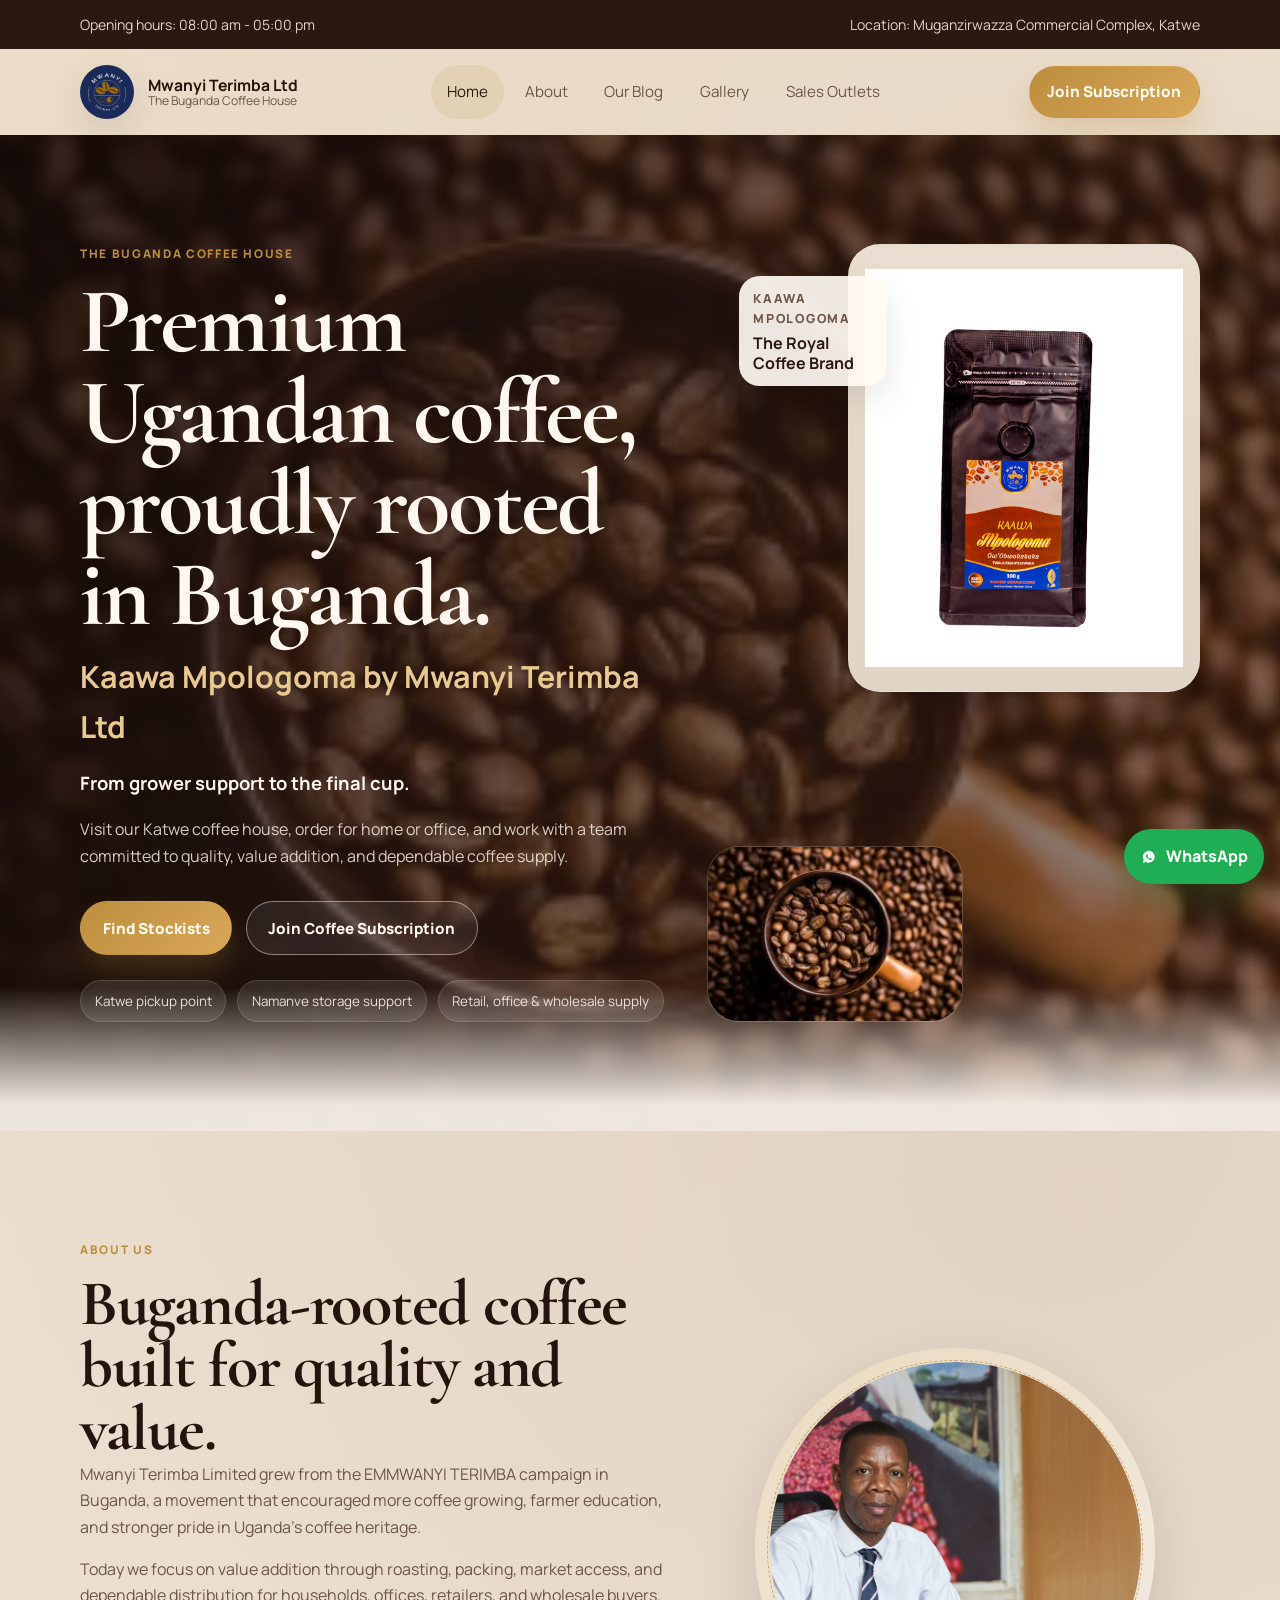
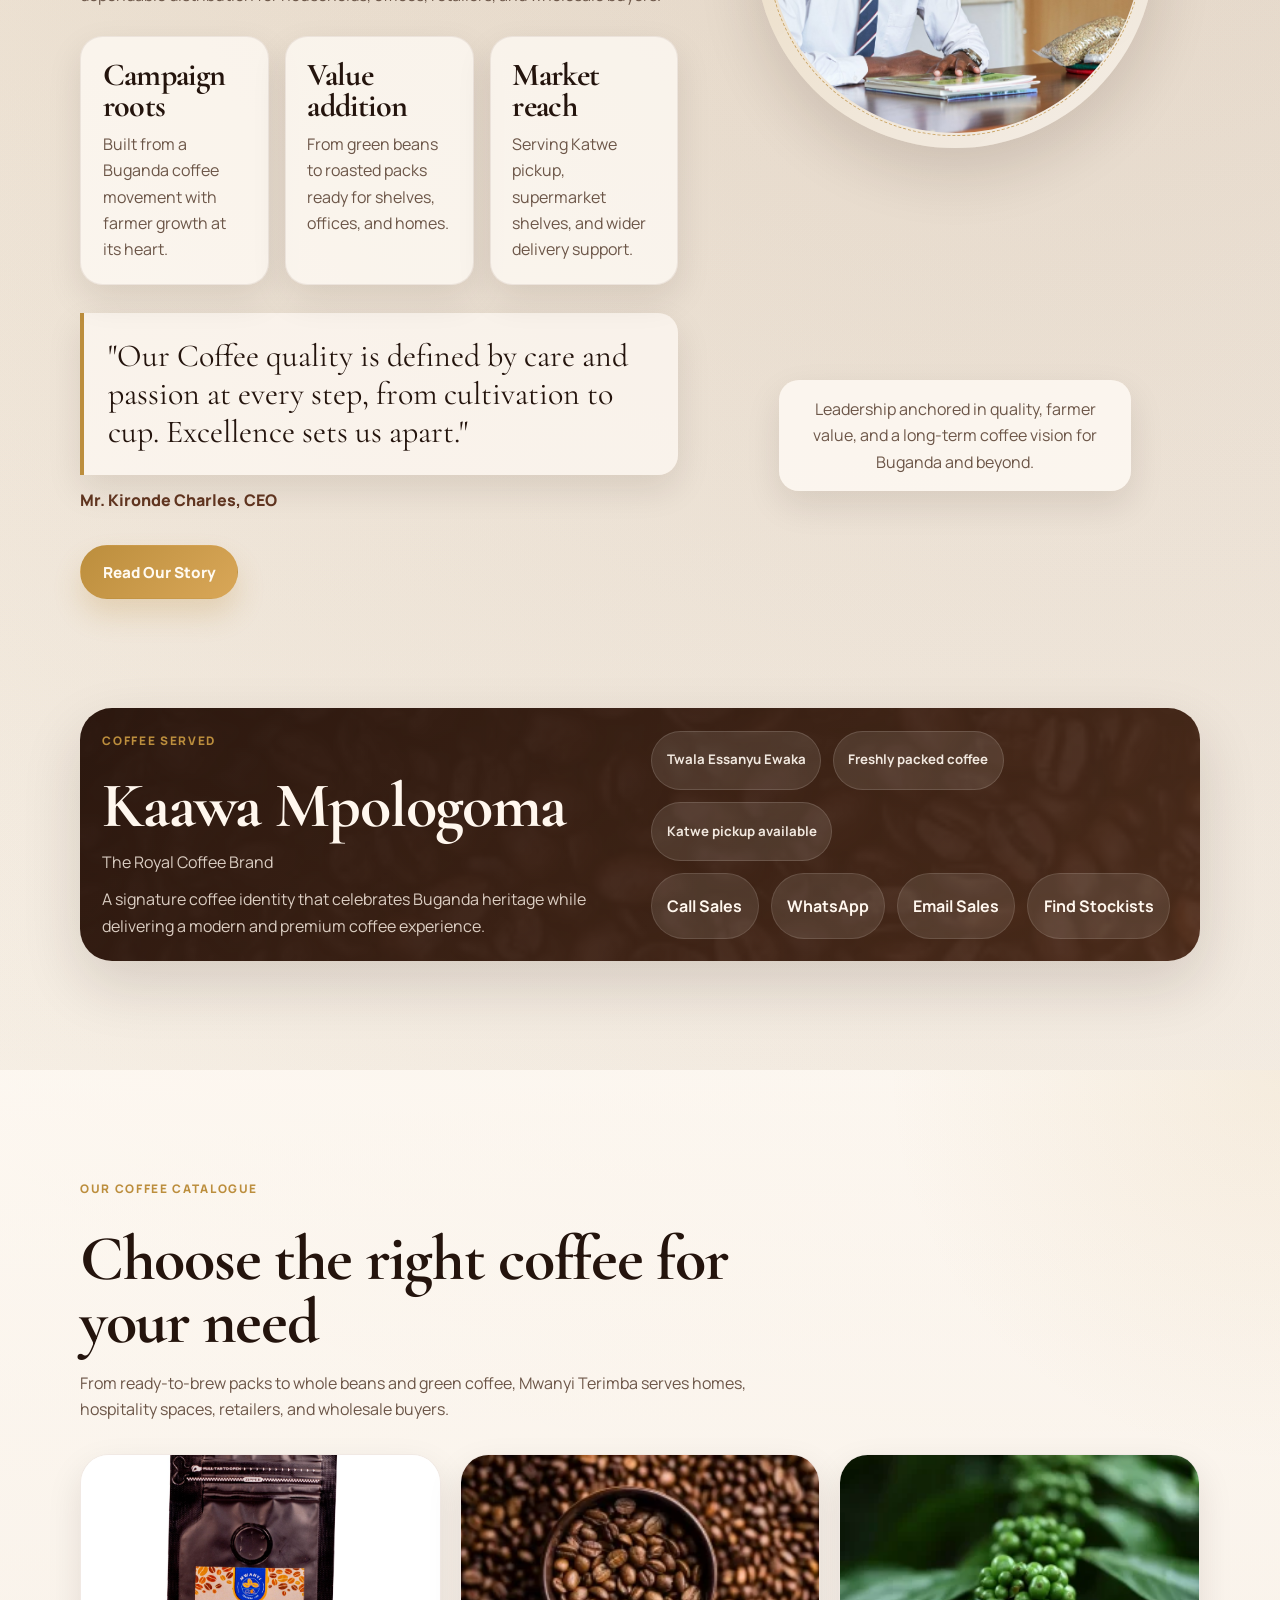
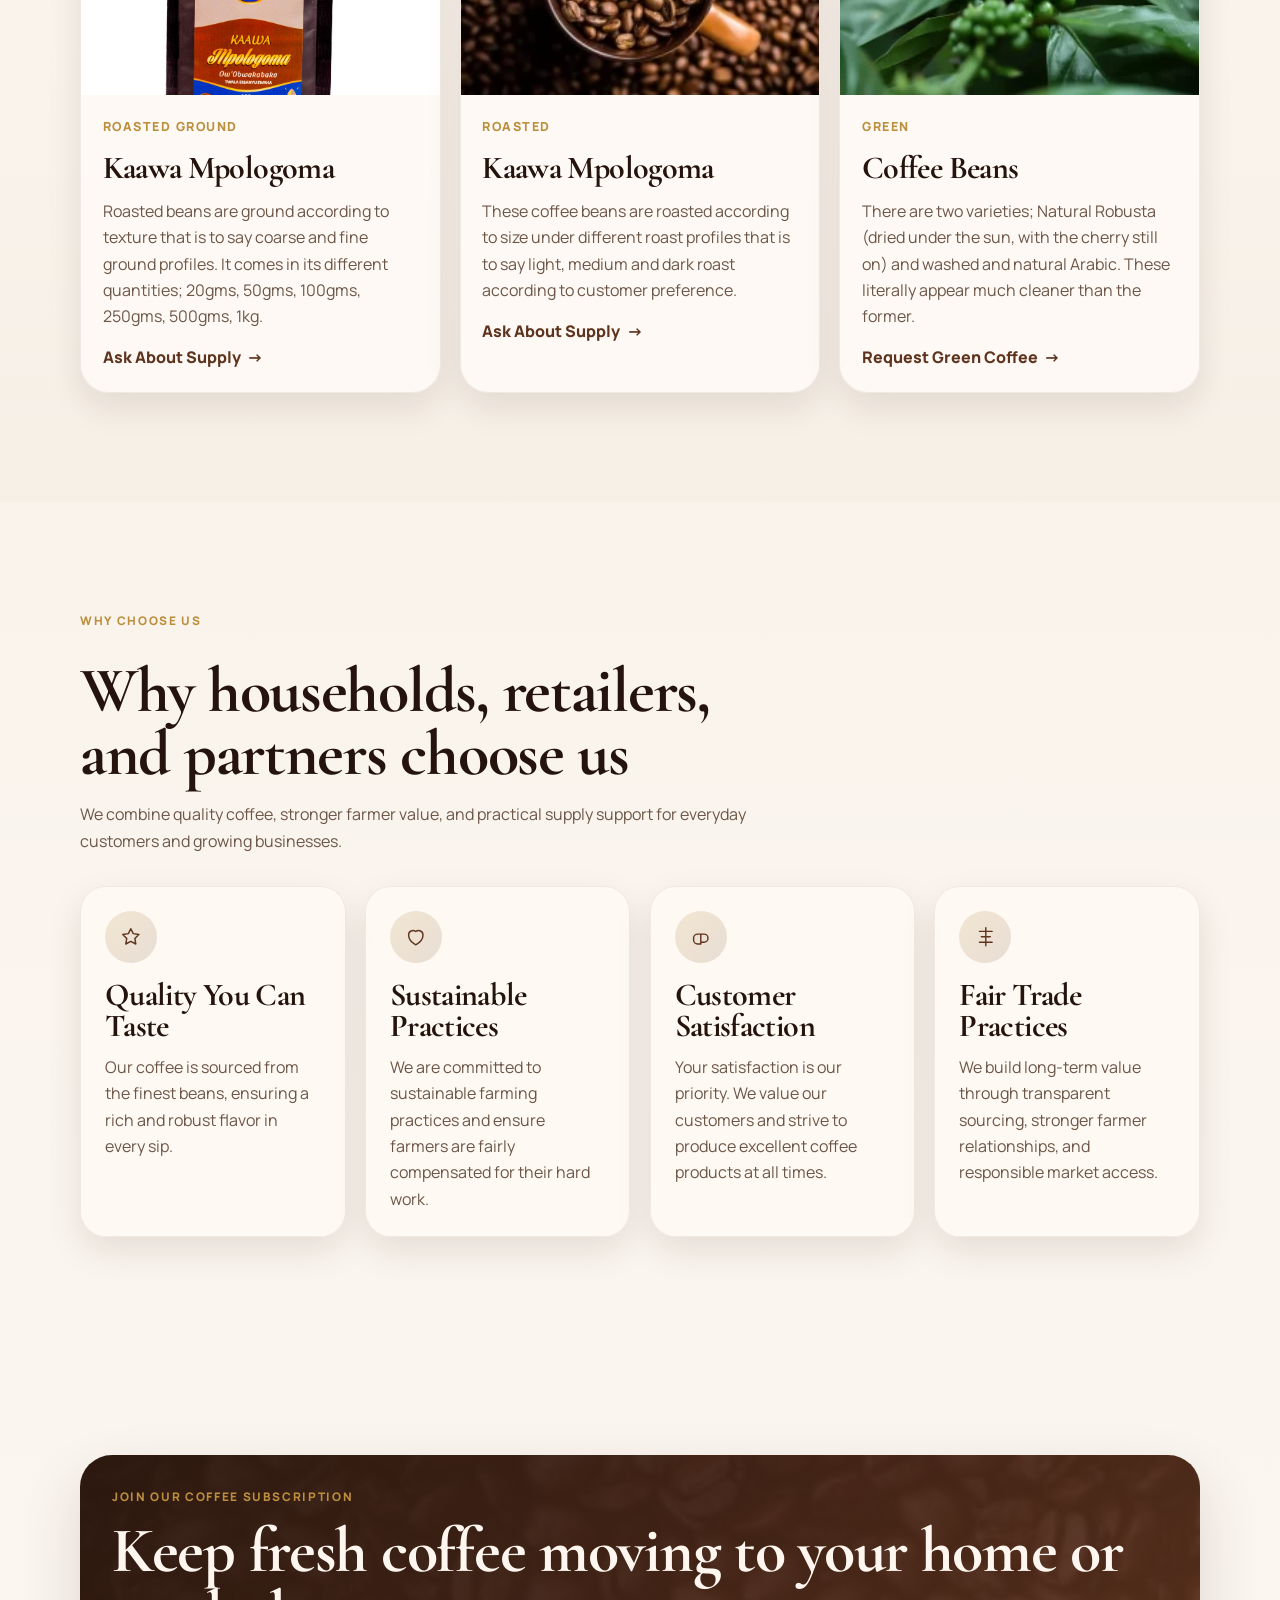
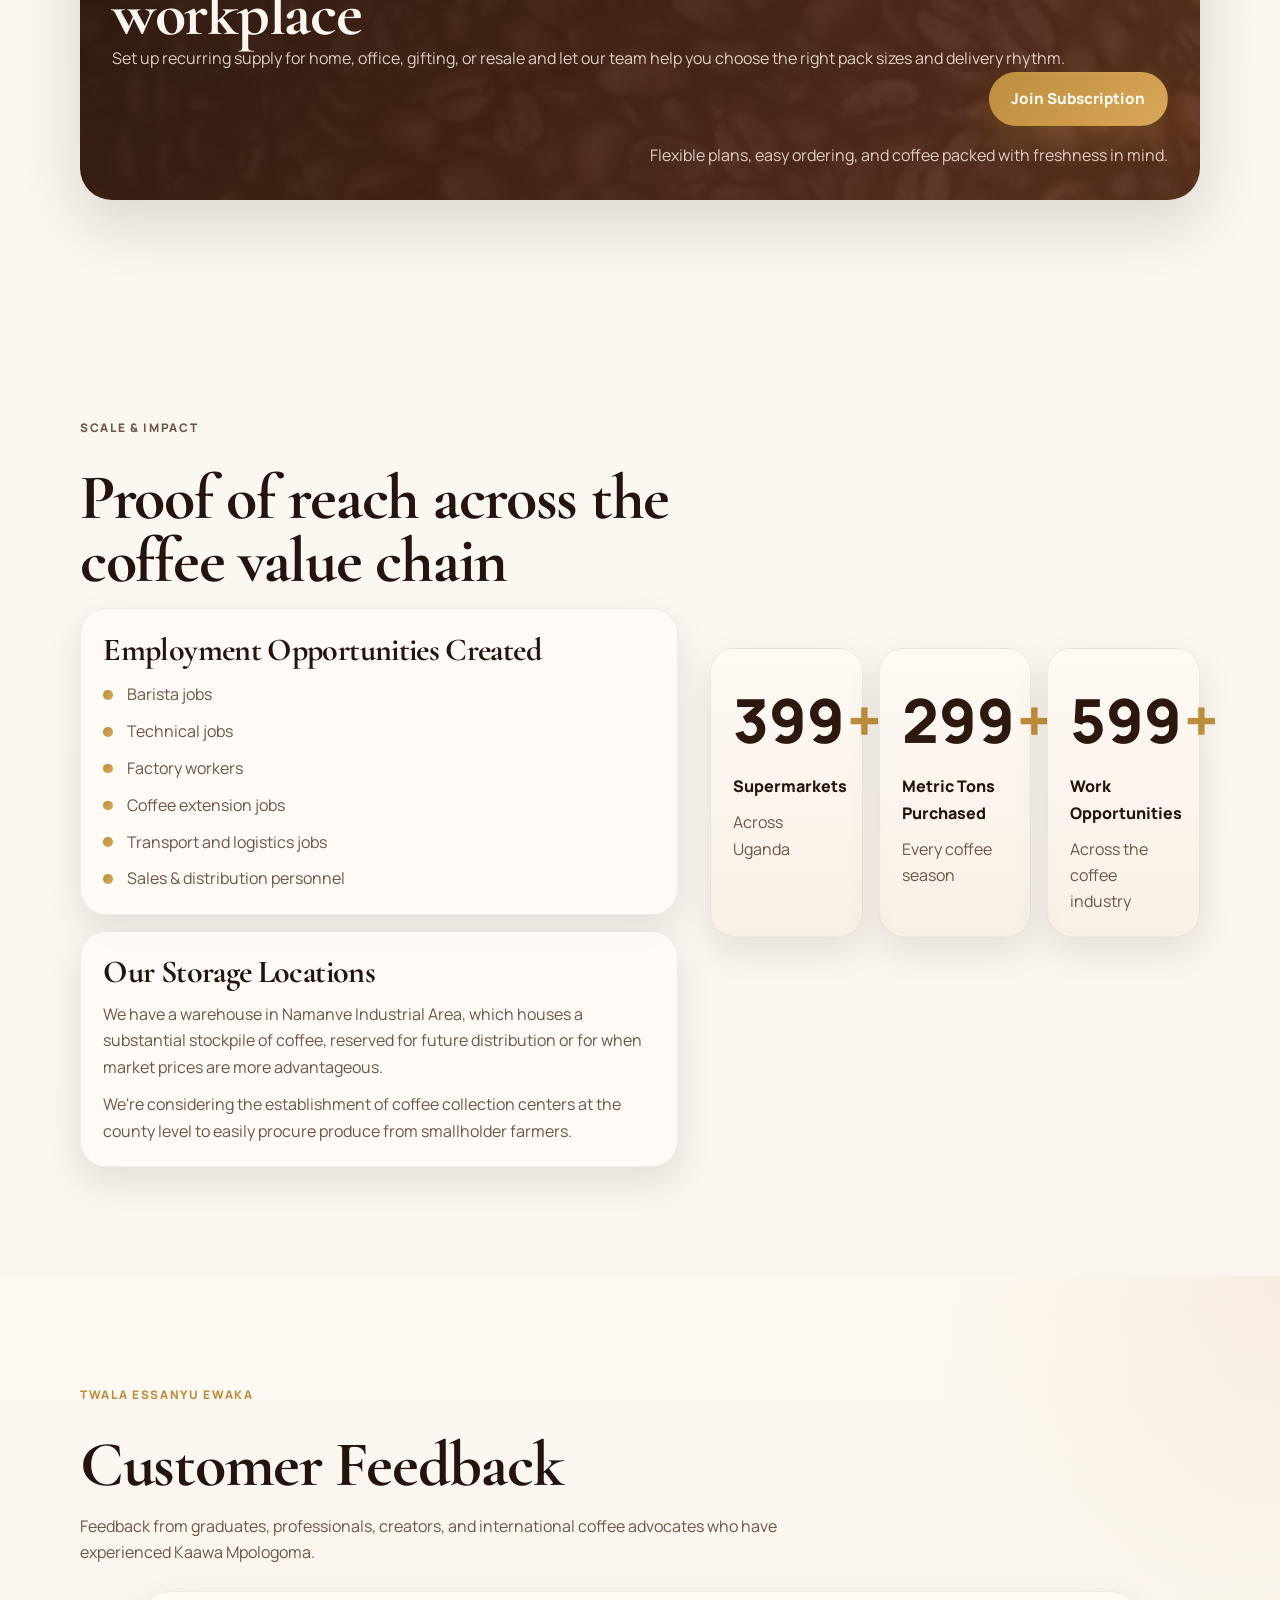
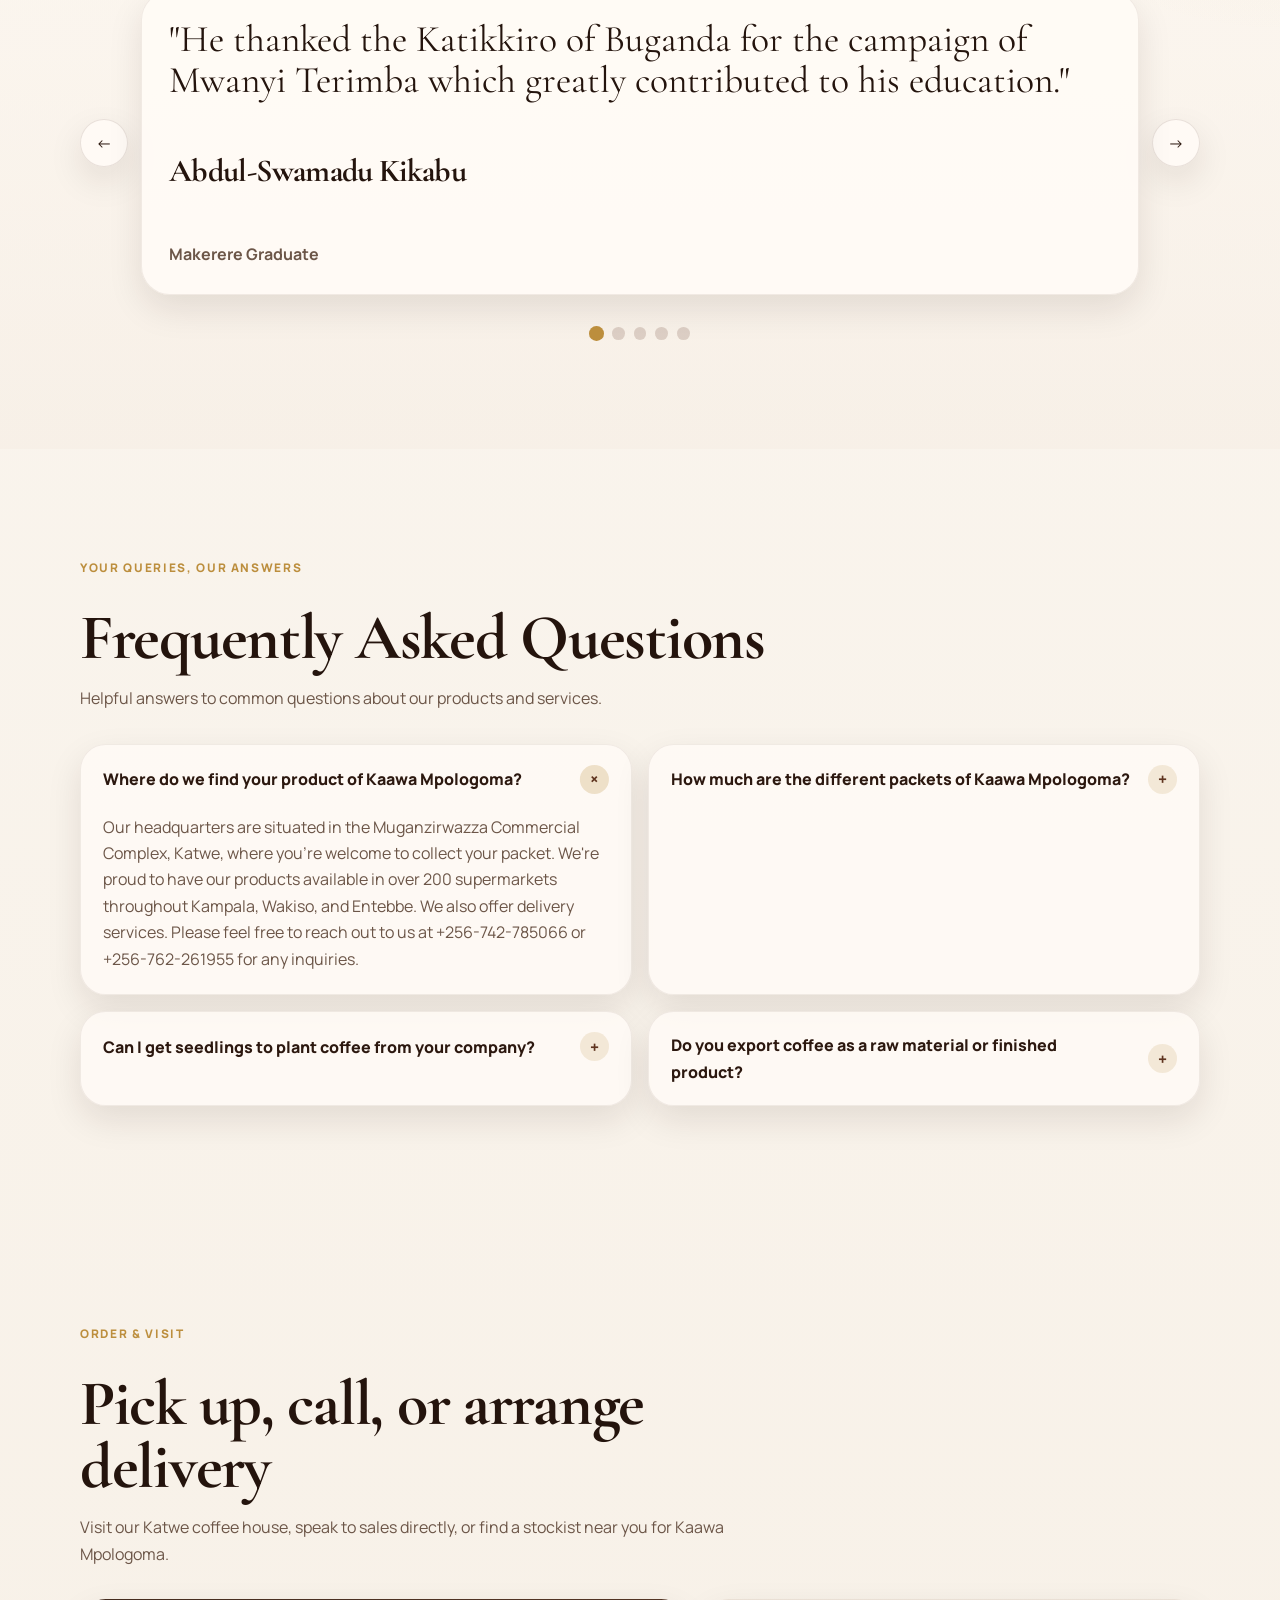
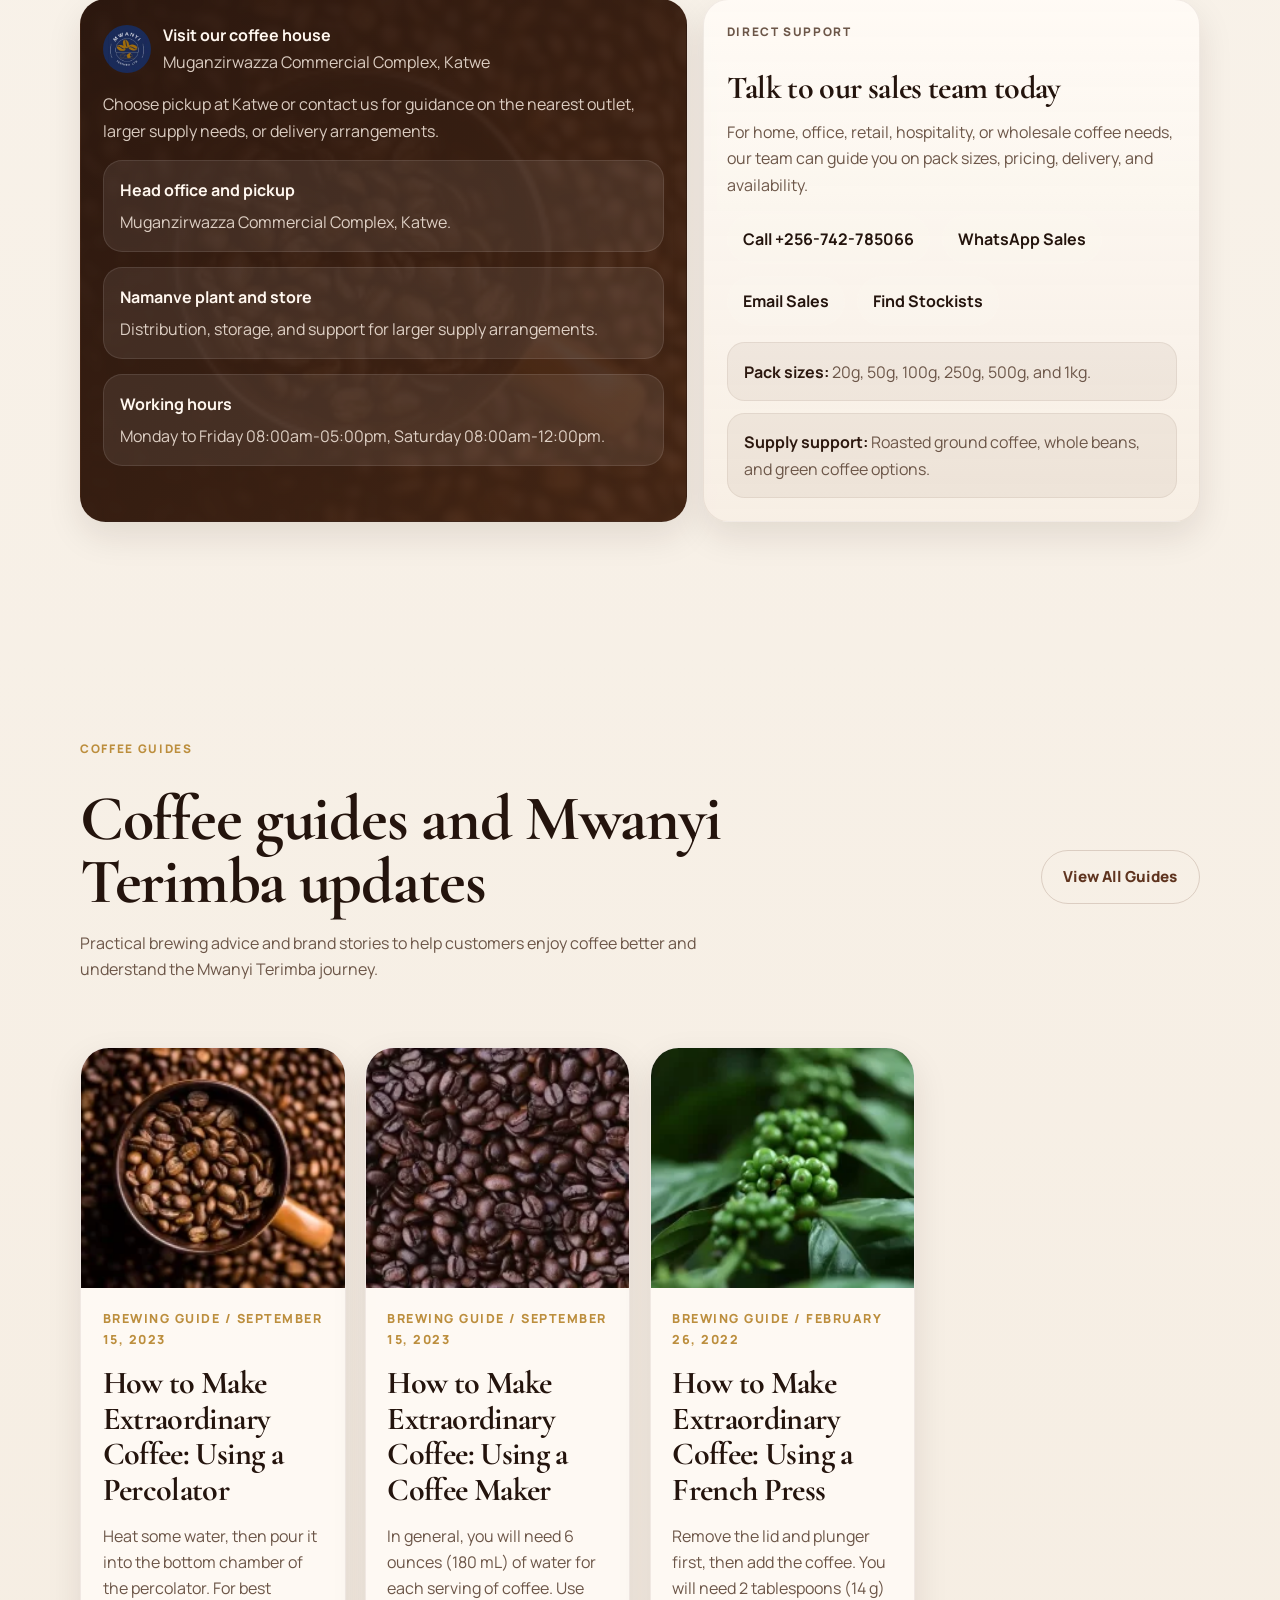
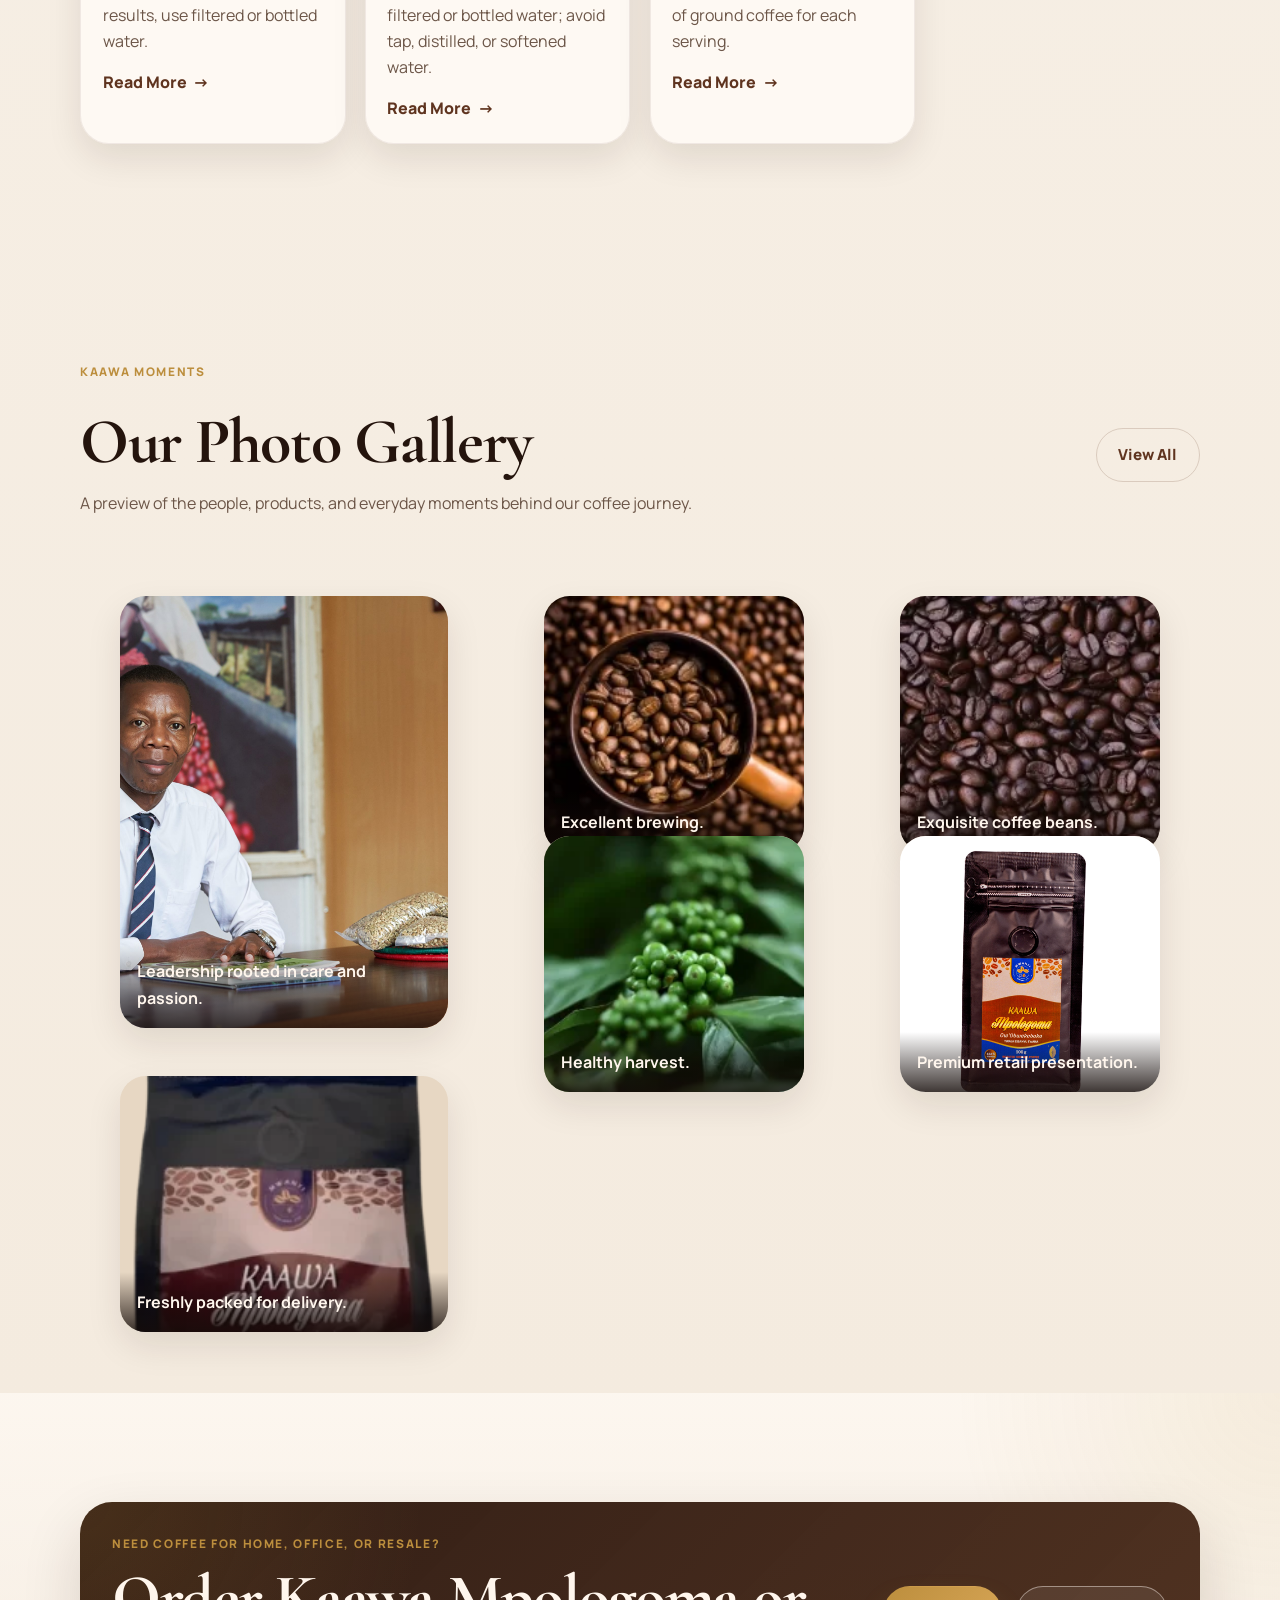
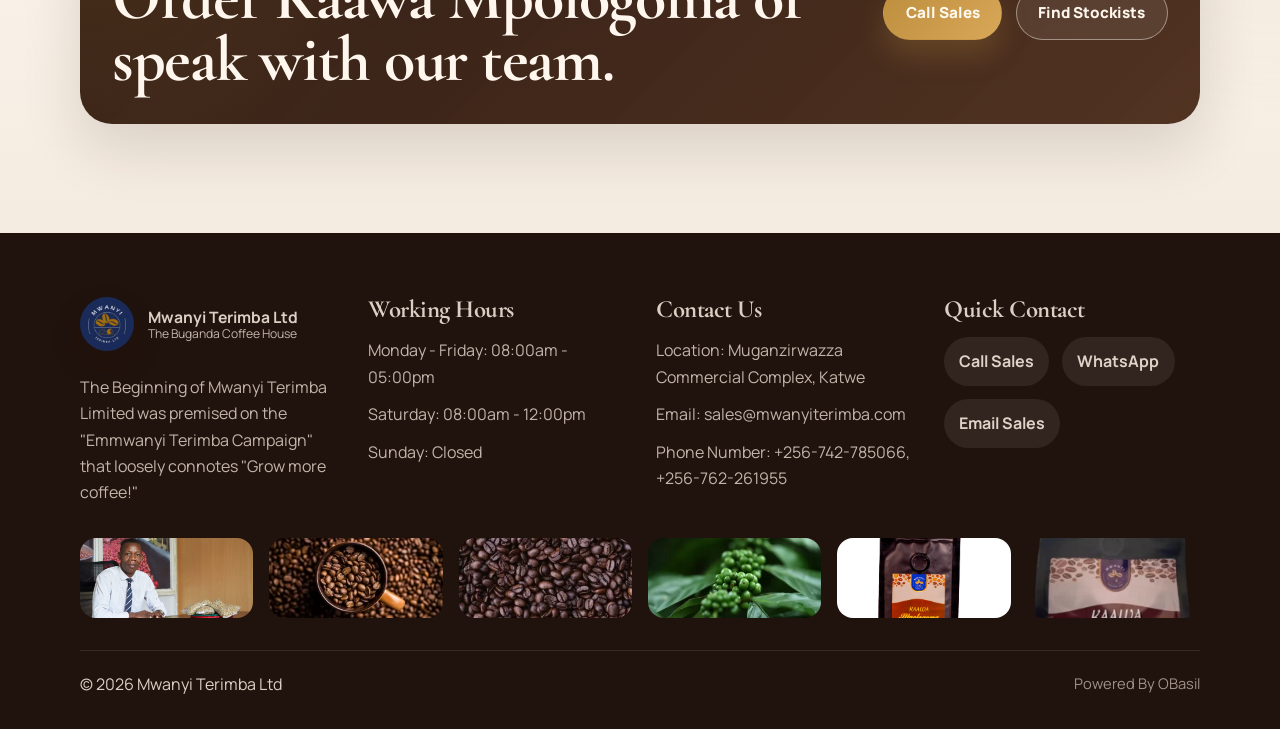
==== commit 3fe1fa17: "Update site" ====
--- a/index.html
+++ b/index.html
@@ -85,22 +85,22 @@
         <div class="hero-backdrop" aria-hidden="true"></div>
         <div class="container hero-grid">
           <div class="hero-copy reveal">
-            <p class="eyebrow">Welcome to Mwanyi Terimba Ltd</p>
-            <h1>Welcome to Mwanyi Terimba Ltd</h1>
-            <p class="hero-subheading">The Buganda Coffee House</p>
-            <p class="hero-tagline">Crafted with passion from farm to cup</p>
+            <p class="eyebrow">The Buganda Coffee House</p>
+            <h1>Premium Ugandan coffee, proudly rooted in Buganda.</h1>
+            <p class="hero-subheading">Kaawa Mpologoma by Mwanyi Terimba Ltd</p>
+            <p class="hero-tagline">From grower support to the final cup.</p>
             <p class="hero-body">
-              Premium Ugandan coffee shaped by heritage, community, and a careful
-              commitment to excellence from cultivation to cup.
+              Visit our Katwe coffee house, order for home or office, and work with a
+              team committed to quality, value addition, and dependable coffee supply.
             </p>
             <div class="hero-actions">
-              <a class="button button-solid" href="#catalogue">Shop Now</a>
+              <a class="button button-solid" href="outlets.html">Find Stockists</a>
               <a class="button button-outline" href="#subscription">Join Coffee Subscription</a>
             </div>
             <div class="hero-notes" aria-label="Highlights">
-              <span>Organic &amp; fresh coffee</span>
-              <span>Royal Buganda heritage</span>
-              <span>Nationwide delivery support</span>
+              <span>Katwe pickup point</span>
+              <span>Namanve storage support</span>
+              <span>Retail, office &amp; wholesale supply</span>
             </div>
           </div>
 
@@ -134,19 +134,32 @@
         <div class="container about-grid">
           <div class="section-copy reveal">
             <p class="eyebrow">About us</p>
-            <h2>Organic &amp; Fresh Royal Coffee Provider</h2>
+            <h2>Buganda-rooted coffee built for quality and value.</h2>
             <div class="copy-stack">
               <p>
-                At Mwanyi Terimba Limited, we believe that the quality of a coffee brand
-                is defined not just by the taste of the brew, but by the care and passion
-                put into every step of the process. From the farmers who cultivate the
-                beans, to the roasters who unlock their flavors, to the baristas who craft
-                each cup, every hand that touches our coffee shares in our commitment to
-                excellence.
-              </p>
-              <p>
-                This is what sets Mwanyi Terimba apart in a world full of coffee brands.
-              </p>
+                Mwanyi Terimba Limited grew from the EMMWANYI TERIMBA campaign in
+                Buganda, a movement that encouraged more coffee growing, farmer
+                education, and stronger pride in Uganda's coffee heritage.
+              </p>
+              <p>
+                Today we focus on value addition through roasting, packing, market
+                access, and dependable distribution for households, offices, retailers,
+                and wholesale buyers.
+              </p>
+            </div>
+            <div class="about-points">
+              <article class="mini-card">
+                <h3>Campaign roots</h3>
+                <p>Built from a Buganda coffee movement with farmer growth at its heart.</p>
+              </article>
+              <article class="mini-card">
+                <h3>Value addition</h3>
+                <p>From green beans to roasted packs ready for shelves, offices, and homes.</p>
+              </article>
+              <article class="mini-card">
+                <h3>Market reach</h3>
+                <p>Serving Katwe pickup, supermarket shelves, and wider delivery support.</p>
+              </article>
             </div>
 
             <blockquote class="highlight-quote">
@@ -195,25 +208,19 @@
             <div class="royal-band-meta">
               <span class="pill">Twala Essanyu Ewaka</span>
               <span class="pill">Freshly packed coffee</span>
-              <span class="pill">Farm to cup discipline</span>
-              <div class="brand-socials" aria-label="Social media quick links">
-                <a href="https://facebook.com" target="_blank" rel="noreferrer">
-                  <svg viewBox="0 0 24 24" aria-hidden="true">
-                    <path d="M14 8h3V4h-3c-3 0-5 2-5 5v3H6v4h3v4h4v-4h3.2l.8-4H13V9c0-.6.4-1 1-1Z" />
-                  </svg>
-                  <span>Facebook</span>
-                </a>
-                <a href="https://twitter.com" target="_blank" rel="noreferrer">
-                  <svg viewBox="0 0 24 24" aria-hidden="true">
-                    <path d="M18.9 7.15c.01.2.01.4.01.61 0 6.2-4.72 13.35-13.35 13.35A13.3 13.3 0 0 1 2 20.06a9.45 9.45 0 0 0 6.92-1.94 4.69 4.69 0 0 1-4.38-3.25c.3.05.6.08.92.08.44 0 .87-.06 1.28-.17a4.68 4.68 0 0 1-3.75-4.59v-.06c.63.35 1.35.57 2.12.6a4.68 4.68 0 0 1-1.45-6.24A13.28 13.28 0 0 0 13.3 8.7a4.68 4.68 0 0 1 7.97-4.27 9.3 9.3 0 0 0 2.97-1.14 4.67 4.67 0 0 1-2.05 2.58A9.37 9.37 0 0 0 24 5.1a10.07 10.07 0 0 1-2.7 2.05 4.5 4.5 0 0 0-2.4 0Z" />
-                  </svg>
-                  <span>Twitter</span>
-                </a>
-                <a href="https://linkedin.com" target="_blank" rel="noreferrer">
-                  <svg viewBox="0 0 24 24" aria-hidden="true">
-                    <path d="M6.94 8.5H3.56V20h3.38V8.5Zm.22-3.55a1.95 1.95 0 1 0-3.9 0 1.95 1.95 0 0 0 3.9 0ZM20 13.1c0-3.32-1.77-4.86-4.14-4.86-1.9 0-2.75 1.04-3.22 1.77V8.5H9.26V20h3.38v-6.4c0-1.68.32-3.3 2.4-3.3 2.06 0 2.08 1.92 2.08 3.41V20H20v-6.9Z" />
-                  </svg>
-                  <span>LinkedIn</span>
+              <span class="pill">Katwe pickup available</span>
+              <div class="brand-socials" aria-label="Quick contact links">
+                <a href="tel:+256742785066">
+                  <span>Call Sales</span>
+                </a>
+                <a href="https://wa.me/256742785066" target="_blank" rel="noreferrer">
+                  <span>WhatsApp</span>
+                </a>
+                <a href="mailto:sales@mwanyiterimba.com?subject=Kaawa%20Mpologoma%20Inquiry">
+                  <span>Email Sales</span>
+                </a>
+                <a href="outlets.html">
+                  <span>Find Stockists</span>
                 </a>
               </div>
             </div>
@@ -225,10 +232,10 @@
         <div class="container">
           <div class="section-heading reveal">
             <p class="eyebrow">Our Coffee Catalogue</p>
-            <h2>Choose Your Best Coffee</h2>
+            <h2>Choose the right coffee for your need</h2>
             <p>
-              Browse premium options prepared for individual customers, hospitality
-              buyers, and wholesale partners.
+              From ready-to-brew packs to whole beans and green coffee, Mwanyi Terimba
+              serves homes, hospitality spaces, retailers, and wholesale buyers.
             </p>
           </div>
 
@@ -250,7 +257,12 @@
                   fine ground profiles. It comes in its different quantities; 20gms,
                   50gms, 100gms, 250gms, 500gms, 1kg.
                 </p>
-                <a class="text-link" href="outlets.html">View Product</a>
+                <a
+                  class="text-link"
+                  href="mailto:sales@mwanyiterimba.com?subject=Roasted%20Ground%20Coffee%20Inquiry"
+                >
+                  Ask About Supply
+                </a>
               </div>
             </article>
 
@@ -271,7 +283,12 @@
                   profiles that is to say light, medium and dark roast according to
                   customer preference.
                 </p>
-                <a class="text-link" href="outlets.html">View Product</a>
+                <a
+                  class="text-link"
+                  href="mailto:sales@mwanyiterimba.com?subject=Roasted%20Coffee%20Beans%20Inquiry"
+                >
+                  Ask About Supply
+                </a>
               </div>
             </article>
 
@@ -292,7 +309,12 @@
                   cherry still on) and washed and natural Arabic. These literally appear
                   much cleaner than the former.
                 </p>
-                <a class="text-link" href="outlets.html">View Product</a>
+                <a
+                  class="text-link"
+                  href="mailto:sales@mwanyiterimba.com?subject=Green%20Coffee%20Inquiry"
+                >
+                  Request Green Coffee
+                </a>
               </div>
             </article>
           </div>
@@ -303,10 +325,10 @@
         <div class="container">
           <div class="section-heading reveal">
             <p class="eyebrow">Why Choose Us</p>
-            <h2>Exquisite &amp; Authentic Coffee Experiences</h2>
+            <h2>Why households, retailers, and partners choose us</h2>
             <p>
-              We're committed to providing you with the highest quality coffee, sourced
-              sustainably and crafted with care.
+              We combine quality coffee, stronger farmer value, and practical supply
+              support for everyday customers and growing businesses.
             </p>
           </div>
 
@@ -370,10 +392,10 @@
         <div class="container subscription-shell reveal">
           <div class="subscription-copy">
             <p class="eyebrow">Join Our Coffee Subscription</p>
-            <h2>Enjoy fresh coffee delivered to your door</h2>
+            <h2>Keep fresh coffee moving to your home or workplace</h2>
             <p>
-              Experience the ease of getting tasty coffee when you need it. Join our
-              regular coffee delivery service for home, office, retail, or gifting needs.
+              Set up recurring supply for home, office, gifting, or resale and let our
+              team help you choose the right pack sizes and delivery rhythm.
             </p>
           </div>
           <div class="subscription-actions">
@@ -391,8 +413,8 @@
       <section class="section impact" id="impact">
         <div class="container impact-grid">
           <div class="impact-copy reveal">
-            <p class="eyebrow">Data-Driven Influence</p>
-            <h2>Statistics &amp; Impact</h2>
+            <p class="eyebrow">Scale &amp; Impact</p>
+            <h2>Proof of reach across the coffee value chain</h2>
             <div class="impact-details">
               <article class="info-card">
                 <h3>Employment Opportunities Created</h3>
@@ -449,8 +471,8 @@
             <p class="eyebrow">Twala Essanyu Ewaka</p>
             <h2>Customer Feedback</h2>
             <p>
-              Stories from graduates, travelers, creators, and international coffee
-              enthusiasts who have experienced Kaawa Mpologoma.
+              Feedback from graduates, professionals, creators, and international coffee
+              advocates who have experienced Kaawa Mpologoma.
             </p>
           </div>
 
@@ -535,7 +557,7 @@
                   Katwe, where you're welcome to collect your packet. We're proud to have
                   our products available in over 200 supermarkets throughout Kampala,
                   Wakiso, and Entebbe. We also offer delivery services. Please feel free
-                  to reach out to us at +256-783769114 or +256-700389664 for any
+                  to reach out to us at +256-742-785066 or +256-762-261955 for any
                   inquiries.
                 </p>
               </div>
@@ -589,11 +611,11 @@
       <section class="section">
         <div class="container">
           <div class="section-heading reveal">
-            <p class="eyebrow">Social Media Presence</p>
-            <h2>Our Online Community</h2>
+            <p class="eyebrow">Order &amp; Visit</p>
+            <h2>Pick up, call, or arrange delivery</h2>
             <p>
-              Stay connected with Mwanyi Terimba as we share coffee updates, community
-              stories, and product news.
+              Visit our Katwe coffee house, speak to sales directly, or find a stockist
+              near you for Kaawa Mpologoma.
             </p>
           </div>
 
@@ -609,53 +631,54 @@
                   decoding="async"
                 />
                 <div>
-                  <strong>@MwanyiTerimba</strong>
-                  <p>Tweets by Mwanyi Terimba</p>
+                  <strong>Visit our coffee house</strong>
+                  <p>Muganzirwazza Commercial Complex, Katwe</p>
                 </div>
               </div>
               <p>
-                "Grow more coffee" continues to shape our journey. Follow along for
-                product updates, coffee moments, and stories from the people behind the
-                brand.
+                Choose pickup at Katwe or contact us for guidance on the nearest outlet,
+                larger supply needs, or delivery arrangements.
               </p>
               <div class="tweet-stream">
                 <article>
-                  <strong>Fresh coffee ready</strong>
-                  <p>Kaawa Mpologoma packs prepared for retail, offices, and deliveries.</p>
+                  <strong>Head office and pickup</strong>
+                  <p>Muganzirwazza Commercial Complex, Katwe.</p>
                 </article>
                 <article>
-                  <strong>Farmer-first growth</strong>
-                  <p>We remain committed to value addition and stronger market access.</p>
+                  <strong>Namanve plant and store</strong>
+                  <p>Distribution, storage, and support for larger supply arrangements.</p>
                 </article>
+                <article>
+                  <strong>Working hours</strong>
+                  <p>Monday to Friday 08:00am-05:00pm, Saturday 08:00am-12:00pm.</p>
+                </article>
               </div>
             </article>
 
             <article class="community-card reveal">
-              <p class="eyebrow">Get Every Single Update</p>
-              <h3>Follow the brand, taste the story</h3>
-              <p>
-                Join our online conversations and keep up with brewing tips, product
-                launches, and the wider Mwanyi Terimba mission.
-              </p>
-              <div class="brand-socials">
-                <a href="https://facebook.com" target="_blank" rel="noreferrer">
-                  <svg viewBox="0 0 24 24" aria-hidden="true">
-                    <path d="M14 8h3V4h-3c-3 0-5 2-5 5v3H6v4h3v4h4v-4h3.2l.8-4H13V9c0-.6.4-1 1-1Z" />
-                  </svg>
-                  <span>Facebook</span>
-                </a>
-                <a href="https://twitter.com" target="_blank" rel="noreferrer">
-                  <svg viewBox="0 0 24 24" aria-hidden="true">
-                    <path d="M18.9 7.15c.01.2.01.4.01.61 0 6.2-4.72 13.35-13.35 13.35A13.3 13.3 0 0 1 2 20.06a9.45 9.45 0 0 0 6.92-1.94 4.69 4.69 0 0 1-4.38-3.25c.3.05.6.08.92.08.44 0 .87-.06 1.28-.17a4.68 4.68 0 0 1-3.75-4.59v-.06c.63.35 1.35.57 2.12.6a4.68 4.68 0 0 1-1.45-6.24A13.28 13.28 0 0 0 13.3 8.7a4.68 4.68 0 0 1 7.97-4.27 9.3 9.3 0 0 0 2.97-1.14 4.67 4.67 0 0 1-2.05 2.58A9.37 9.37 0 0 0 24 5.1a10.07 10.07 0 0 1-2.7 2.05 4.5 4.5 0 0 0-2.4 0Z" />
-                  </svg>
-                  <span>Twitter</span>
-                </a>
-                <a href="https://linkedin.com" target="_blank" rel="noreferrer">
-                  <svg viewBox="0 0 24 24" aria-hidden="true">
-                    <path d="M6.94 8.5H3.56V20h3.38V8.5Zm.22-3.55a1.95 1.95 0 1 0-3.9 0 1.95 1.95 0 0 0 3.9 0ZM20 13.1c0-3.32-1.77-4.86-4.14-4.86-1.9 0-2.75 1.04-3.22 1.77V8.5H9.26V20h3.38v-6.4c0-1.68.32-3.3 2.4-3.3 2.06 0 2.08 1.92 2.08 3.41V20H20v-6.9Z" />
-                  </svg>
-                  <span>LinkedIn</span>
-                </a>
+              <p class="eyebrow">Direct Support</p>
+              <h3>Talk to our sales team today</h3>
+              <p>
+                For home, office, retail, hospitality, or wholesale coffee needs, our
+                team can guide you on pack sizes, pricing, delivery, and availability.
+              </p>
+              <div class="brand-socials" aria-label="Sales contact links">
+                <a href="tel:+256742785066">
+                  <span>Call +256-742-785066</span>
+                </a>
+                <a href="https://wa.me/256742785066" target="_blank" rel="noreferrer">
+                  <span>WhatsApp Sales</span>
+                </a>
+                <a href="mailto:sales@mwanyiterimba.com?subject=Coffee%20Order%20Inquiry">
+                  <span>Email Sales</span>
+                </a>
+                <a href="outlets.html">
+                  <span>Find Stockists</span>
+                </a>
+              </div>
+              <div class="community-notes">
+                <p><strong>Pack sizes:</strong> 20g, 50g, 100g, 250g, 500g, and 1kg.</p>
+                <p><strong>Supply support:</strong> Roasted ground coffee, whole beans, and green coffee options.</p>
               </div>
             </article>
           </div>
@@ -666,14 +689,14 @@
         <div class="container">
           <div class="section-actions reveal">
             <div class="section-heading">
-              <p class="eyebrow">Get Every Single Update</p>
-              <h2>Our Latest Blog &amp; News</h2>
-              <p>
-                Brewing tips, practical guides, and simple ways to improve your coffee
-                ritual.
-              </p>
-            </div>
-            <a class="button button-outline-dark" href="blog.html">View All</a>
+              <p class="eyebrow">Coffee Guides</p>
+              <h2>Coffee guides and Mwanyi Terimba updates</h2>
+              <p>
+                Practical brewing advice and brand stories to help customers enjoy coffee
+                better and understand the Mwanyi Terimba journey.
+              </p>
+            </div>
+            <a class="button button-outline-dark" href="blog.html">View All Guides</a>
           </div>
 
           <div class="blog-grid">
@@ -687,7 +710,7 @@
                 decoding="async"
               />
               <div class="blog-content">
-                <p class="blog-meta">September 15, 2023 / Comments (0)</p>
+                <p class="blog-meta">Brewing Guide / September 15, 2023</p>
                 <h3>How to Make Extraordinary Coffee: Using a Percolator</h3>
                 <p>
                   Heat some water, then pour it into the bottom chamber of the percolator.
@@ -707,7 +730,7 @@
                 decoding="async"
               />
               <div class="blog-content">
-                <p class="blog-meta">September 15, 2023 / Comments (0)</p>
+                <p class="blog-meta">Brewing Guide / September 15, 2023</p>
                 <h3>How to Make Extraordinary Coffee: Using a Coffee Maker</h3>
                 <p>
                   In general, you will need 6 ounces (180 mL) of water for each serving of
@@ -728,7 +751,7 @@
                 decoding="async"
               />
               <div class="blog-content">
-                <p class="blog-meta">February 26, 2022 / Comments (0)</p>
+                <p class="blog-meta">Brewing Guide / February 26, 2022</p>
                 <h3>How to Make Extraordinary Coffee: Using a French Press</h3>
                 <p>
                   Remove the lid and plunger first, then add the coffee. You will need 2
@@ -834,12 +857,12 @@
       <section class="section cta-banner">
         <div class="container cta-shell reveal">
           <div>
-            <p class="eyebrow">Experience the ease of getting tasty coffee when you need it.</p>
-            <h2>Interested in a Regular Coffee Delivery?</h2>
+            <p class="eyebrow">Need coffee for home, office, or resale?</p>
+            <h2>Order Kaawa Mpologoma or speak with our team.</h2>
           </div>
           <div class="cta-actions">
-            <a class="button button-solid" href="#subscription">Join Our Coffee Subscription</a>
-            <a class="button button-outline" href="outlets.html">Shop Now</a>
+            <a class="button button-solid" href="tel:+256742785066">Call Sales</a>
+            <a class="button button-outline" href="outlets.html">Find Stockists</a>
           </div>
         </div>
       </section>
@@ -891,25 +914,16 @@
         </div>
 
         <div>
-          <h3>Follow Facebook &amp; Twitter</h3>
-          <div class="social-links" aria-label="Social media links">
-            <a href="https://facebook.com" target="_blank" rel="noreferrer">
-              <svg viewBox="0 0 24 24" aria-hidden="true">
-                <path d="M14 8h3V4h-3c-3 0-5 2-5 5v3H6v4h3v4h4v-4h3.2l.8-4H13V9c0-.6.4-1 1-1Z" />
-              </svg>
-              <span>Facebook</span>
+          <h3>Quick Contact</h3>
+          <div class="social-links" aria-label="Quick contact links">
+            <a href="tel:+256742785066">
+              <span>Call Sales</span>
             </a>
-            <a href="https://twitter.com" target="_blank" rel="noreferrer">
-              <svg viewBox="0 0 24 24" aria-hidden="true">
-                <path d="M18.9 7.15c.01.2.01.4.01.61 0 6.2-4.72 13.35-13.35 13.35A13.3 13.3 0 0 1 2 20.06a9.45 9.45 0 0 0 6.92-1.94 4.69 4.69 0 0 1-4.38-3.25c.3.05.6.08.92.08.44 0 .87-.06 1.28-.17a4.68 4.68 0 0 1-3.75-4.59v-.06c.63.35 1.35.57 2.12.6a4.68 4.68 0 0 1-1.45-6.24A13.28 13.28 0 0 0 13.3 8.7a4.68 4.68 0 0 1 7.97-4.27 9.3 9.3 0 0 0 2.97-1.14 4.67 4.67 0 0 1-2.05 2.58A9.37 9.37 0 0 0 24 5.1a10.07 10.07 0 0 1-2.7 2.05 4.5 4.5 0 0 0-2.4 0Z" />
-              </svg>
-              <span>Twitter</span>
+            <a href="https://wa.me/256742785066" target="_blank" rel="noreferrer">
+              <span>WhatsApp</span>
             </a>
-            <a href="https://linkedin.com" target="_blank" rel="noreferrer">
-              <svg viewBox="0 0 24 24" aria-hidden="true">
-                <path d="M6.94 8.5H3.56V20h3.38V8.5Zm.22-3.55a1.95 1.95 0 1 0-3.9 0 1.95 1.95 0 0 0 3.9 0ZM20 13.1c0-3.32-1.77-4.86-4.14-4.86-1.9 0-2.75 1.04-3.22 1.77V8.5H9.26V20h3.38v-6.4c0-1.68.32-3.3 2.4-3.3 2.06 0 2.08 1.92 2.08 3.41V20H20v-6.9Z" />
-              </svg>
-              <span>LinkedIn</span>
+            <a href="mailto:sales@mwanyiterimba.com?subject=Coffee%20Inquiry">
+              <span>Email Sales</span>
             </a>
           </div>
         </div>
--- a/styles.css
+++ b/styles.css
@@ -935,10 +935,12 @@
 .social-links a {
   display: inline-flex;
   align-items: center;
+  justify-content: center;
   gap: 0.55rem;
   padding: 0.7rem 0.95rem;
   border-radius: 999px;
   background: rgba(255, 250, 244, 0.08);
+  font-weight: 700;
 }
 
 .social-links svg {
@@ -1280,11 +1282,13 @@
 .brand-socials a {
   display: inline-flex;
   align-items: center;
+  justify-content: center;
   gap: 0.5rem;
   padding: 0.68rem 0.95rem;
   border-radius: 999px;
   background: rgba(255, 250, 244, 0.1);
   border: 1px solid rgba(255, 246, 238, 0.12);
+  font-weight: 700;
 }
 
 .brand-socials svg {
@@ -1423,32 +1427,86 @@
 }
 
 .team-card {
+  display: grid;
+  padding: 0;
+  overflow: hidden;
   text-align: center;
 }
 
-.avatar-badge {
-  width: 4.8rem;
-  height: 4.8rem;
-  display: grid;
+.team-photo {
+  position: relative;
+  aspect-ratio: 4 / 3;
+  overflow: hidden;
+  background: linear-gradient(160deg, rgba(63, 34, 22, 0.98), rgba(44, 24, 15, 0.86));
+}
+
+.team-photo img {
+  width: 100%;
+  height: 100%;
+  display: block;
+  object-fit: cover;
+  object-position: center 18%;
+}
+
+.team-photo::after {
+  content: "";
+  position: absolute;
+  inset: auto 0 0;
+  height: 45%;
+  background: linear-gradient(180deg, transparent 0%, rgba(17, 10, 6, 0.5) 100%);
+  pointer-events: none;
+}
+
+.team-photo--placeholder {
+  background:
+    radial-gradient(circle at top, rgba(235, 199, 123, 0.2), transparent 48%),
+    linear-gradient(160deg, rgba(63, 34, 22, 0.98), rgba(44, 24, 15, 0.86));
+}
+
+.team-photo--placeholder img {
+  object-fit: contain;
+  object-position: center;
+  padding: 1.3rem;
+  opacity: 0.9;
+}
+
+.team-photo-badge {
+  position: absolute;
+  left: 1rem;
+  bottom: 1rem;
+  min-width: 3rem;
+  height: 3rem;
+  display: inline-grid;
   place-items: center;
-  margin: 0 auto 1rem;
-  border-radius: 50%;
-  background: linear-gradient(135deg, var(--gold) 0%, #d8a85a 100%);
-  color: #fff7ee;
+  padding-inline: 0.85rem;
+  border-radius: 999px;
+  background: rgba(255, 247, 236, 0.9);
+  color: var(--primary-deep);
   font-family: "Cormorant Garamond", Georgia, serif;
-  font-size: 1.7rem;
+  font-size: 1.2rem;
   font-weight: 700;
-  box-shadow: 0 16px 28px rgba(188, 142, 61, 0.22);
+  box-shadow: 0 14px 24px rgba(19, 11, 7, 0.18);
+  z-index: 1;
+}
+
+.team-card-body {
+  display: grid;
+  gap: 0.2rem;
+  padding: 1.35rem 1.4rem 1.45rem;
 }
 
 .team-card small {
   display: block;
-  margin-top: 0.45rem;
+  margin-top: 0.35rem;
   color: var(--gold);
   font-size: 0.82rem;
   letter-spacing: 0.12em;
   text-transform: uppercase;
   font-weight: 800;
+}
+
+.team-card-body p {
+  margin-top: 0.55rem;
 }
 
 .impact-copy {
@@ -1598,6 +1656,11 @@
   border: 1px solid rgba(255, 246, 238, 0.1);
 }
 
+.tweet-stream article strong {
+  display: block;
+  margin-bottom: 0.35rem;
+}
+
 .tweet-stream p {
   color: rgba(255, 243, 232, 0.82);
 }
@@ -1610,6 +1673,23 @@
 
 .community-card p {
   color: var(--text-soft);
+}
+
+.community-notes {
+  display: grid;
+  gap: 0.75rem;
+}
+
+.community-notes p {
+  margin: 0;
+  padding: 0.95rem 1rem;
+  border-radius: 1.1rem;
+  background: rgba(95, 52, 31, 0.06);
+  border: 1px solid rgba(77, 45, 28, 0.08);
+}
+
+.community-notes strong {
+  color: var(--primary-deep);
 }
 
 .blog-preview-footer {
@@ -1908,11 +1988,14 @@
   .support-card,
   .info-card,
   .mission-card,
-  .team-card,
   .table-panel,
   .story-card,
   .product-content,
   .blog-content {
+    padding: 1.15rem;
+  }
+
+  .team-card-body {
     padding: 1.15rem;
   }
 
